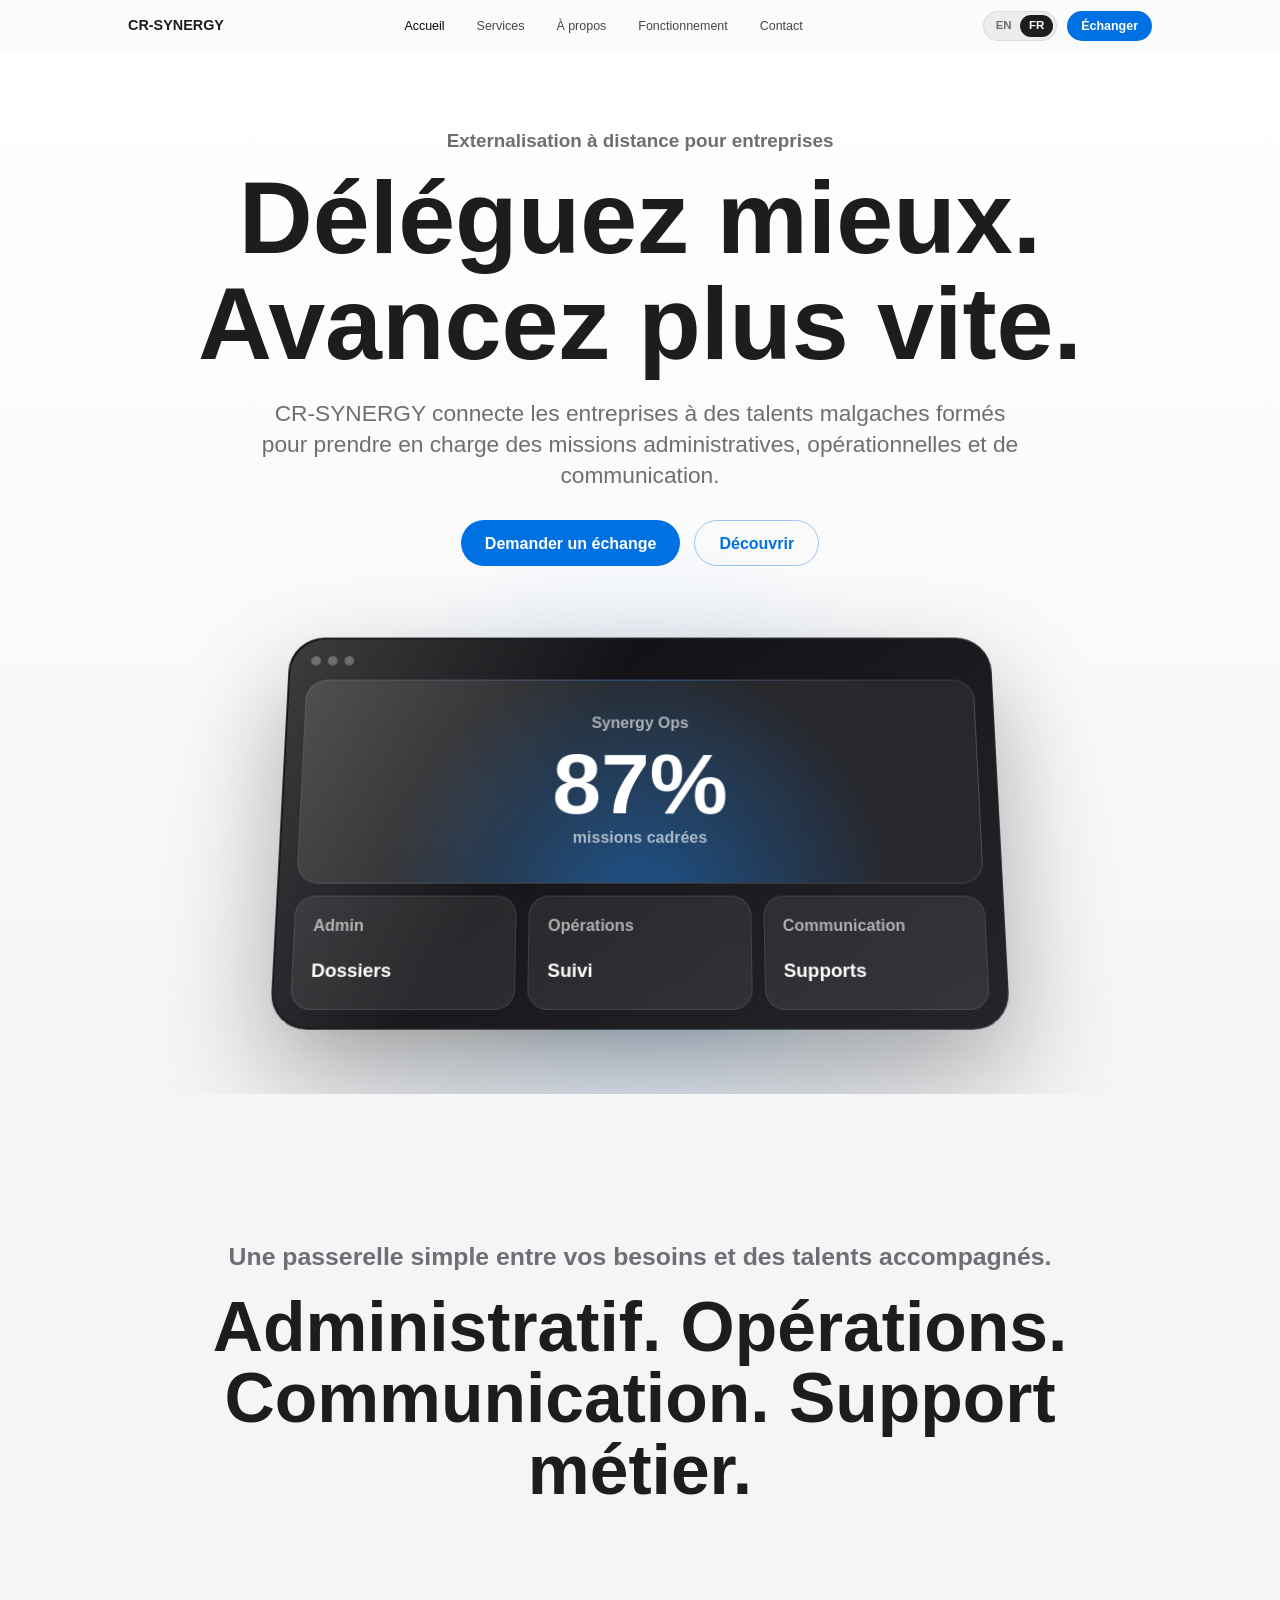
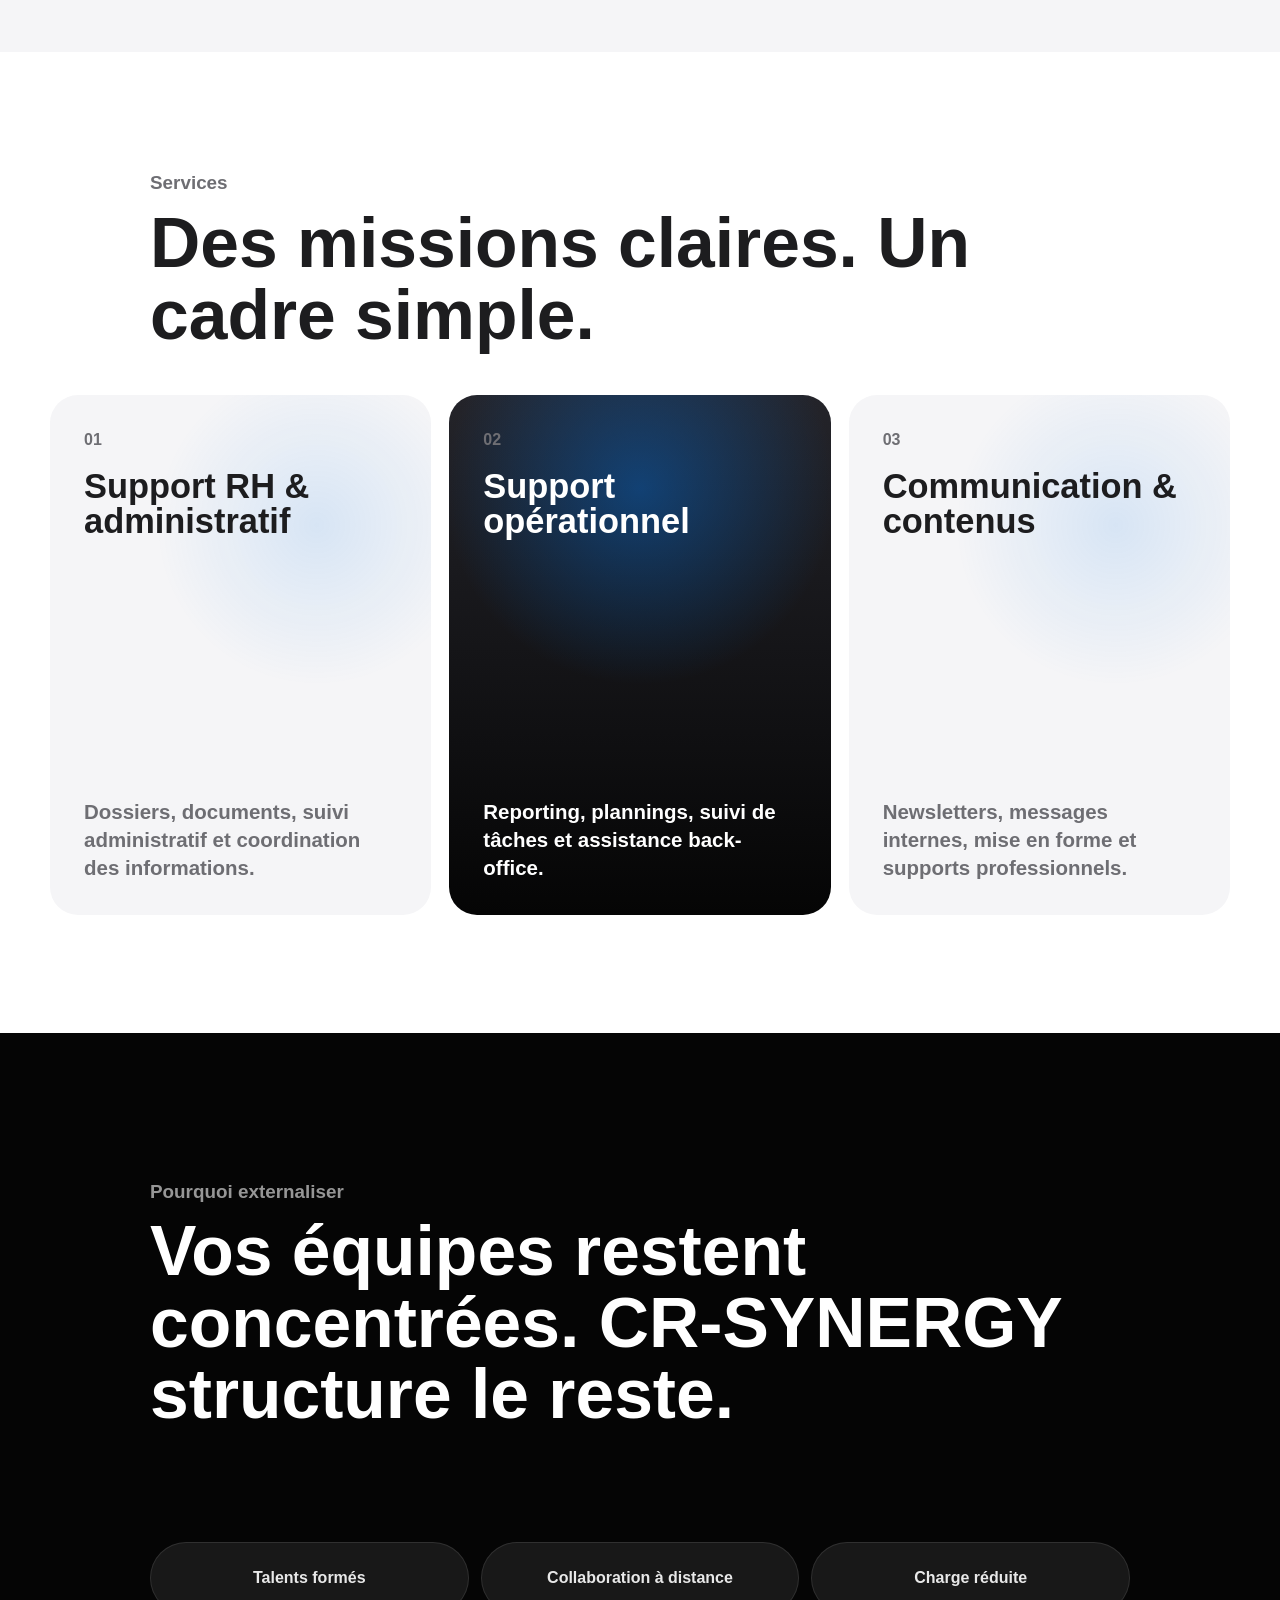
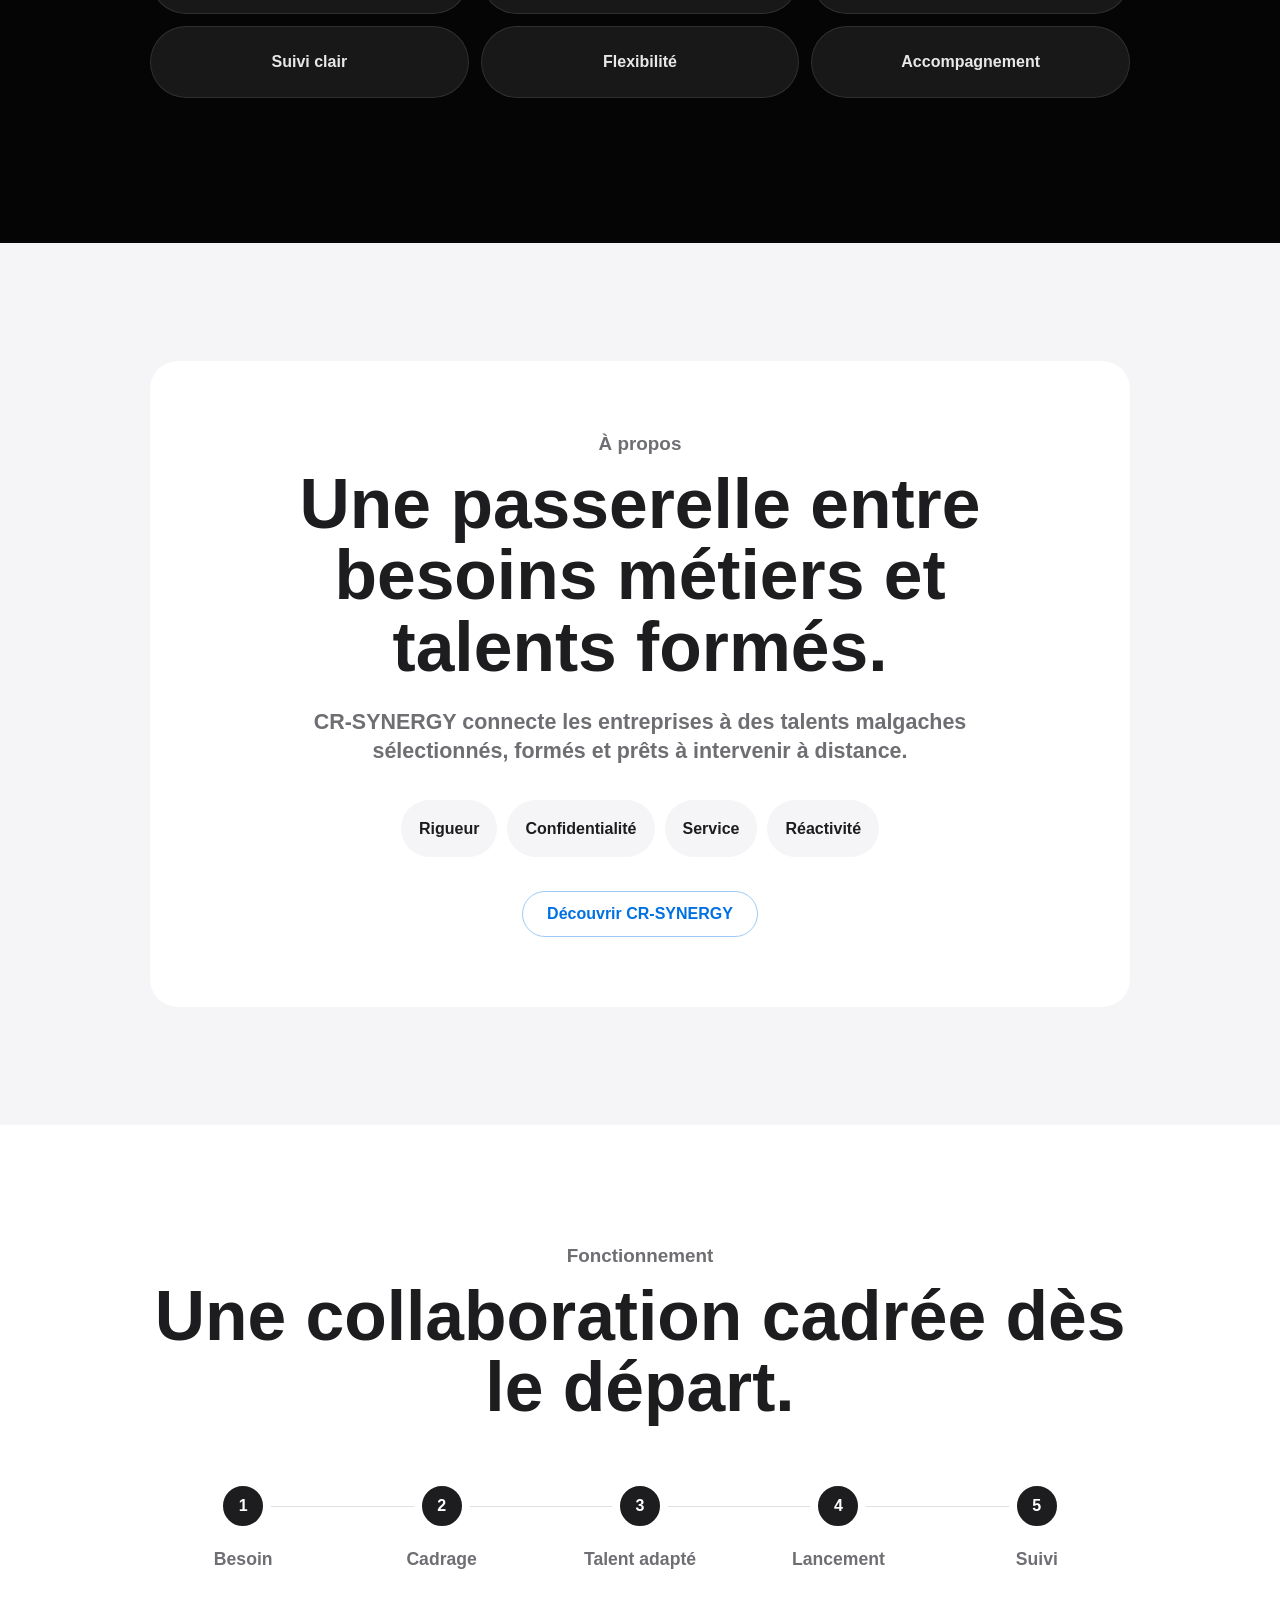
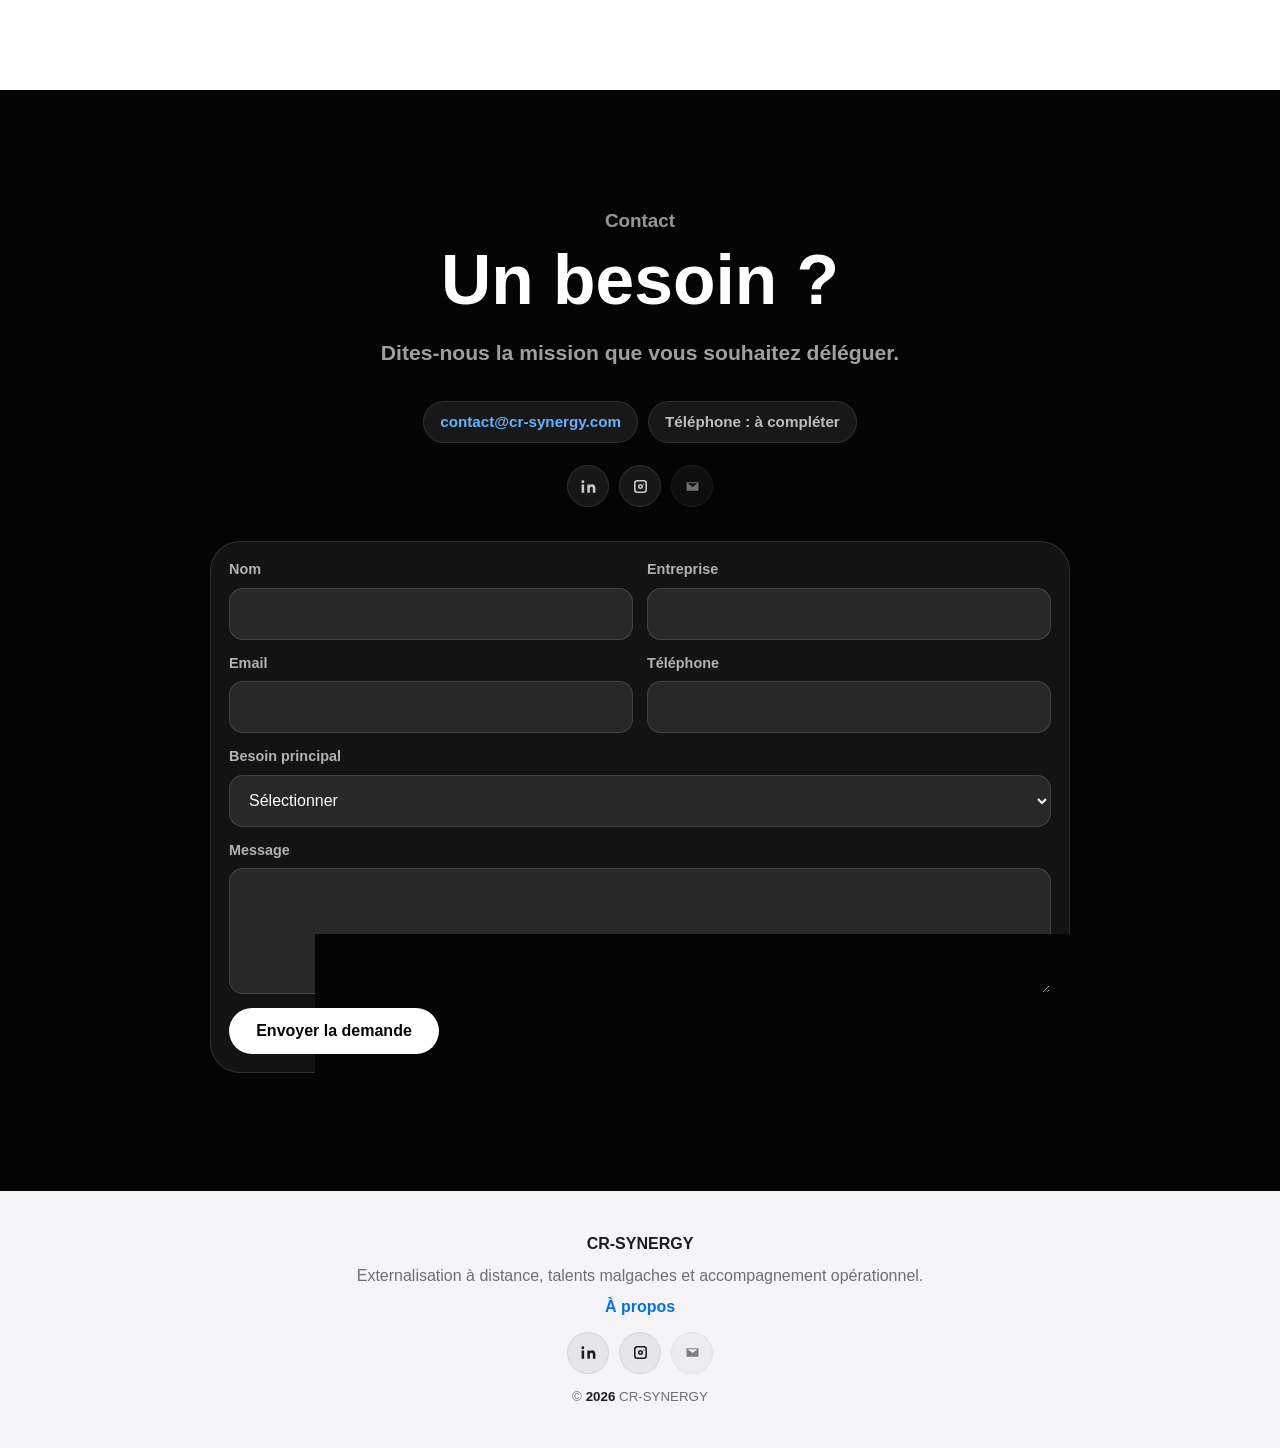
==== index.html @ 531675be "first commit" ====
<!DOCTYPE html>
<html lang="fr" data-lang="fr">
  <head>
    <meta charset="UTF-8" />
    <meta name="viewport" content="width=device-width, initial-scale=1.0" />
    <meta
      name="description"
      content="CR-SYNERGY accompagne les entreprises dans l'externalisation de services administratifs, opérationnels et de communication avec des talents malgaches formés."
    />
    <title>CR-SYNERGY | Externalisation à distance</title>
    <link rel="stylesheet" href="style.css" />
  </head>
  <body data-page="home">
    <a class="skip-link" href="#main" data-i18n="skip">Aller au contenu</a>

    <header class="site-header" data-header>
      <div class="nav-wrap">
        <a class="brand" href="index.html#accueil" aria-label="CR-SYNERGY - Accueil">CR-SYNERGY</a>

        <nav class="desktop-nav" aria-label="Navigation principale">
          <a class="is-current" href="index.html#accueil" data-i18n="nav.home">Accueil</a>
          <a href="index.html#services" data-i18n="nav.services">Services</a>
          <a href="apropos.html" data-i18n="nav.about">À propos</a>
          <a href="index.html#fonctionnement" data-i18n="nav.process">Fonctionnement</a>
          <a href="index.html#contact" data-i18n="nav.contact">Contact</a>
        </nav>

        <div class="header-actions">
          <button class="language-toggle" type="button" role="switch" aria-checked="true" data-lang-toggle>
            <span>EN</span>
            <span>FR</span>
          </button>
          <a class="nav-cta" href="index.html#contact" data-i18n="nav.cta">Échanger</a>
        </div>

        <button class="menu-toggle" type="button" aria-expanded="false" aria-controls="mobile-menu" data-menu-toggle>
          <span class="sr-only" data-i18n="menu.open">Ouvrir le menu</span>
        </button>
      </div>

      <nav class="mobile-nav" id="mobile-menu" aria-label="Navigation mobile" data-mobile-menu>
        <a class="is-current" href="index.html#accueil" data-i18n="nav.home">Accueil</a>
        <a href="index.html#services" data-i18n="nav.services">Services</a>
        <a href="apropos.html" data-i18n="nav.about">À propos</a>
        <a href="index.html#fonctionnement" data-i18n="nav.process">Fonctionnement</a>
        <a href="index.html#contact" data-i18n="nav.contact">Contact</a>
        <button class="language-toggle mobile-language-toggle" type="button" role="switch" aria-checked="true" data-lang-toggle>
          <span>EN</span>
          <span>FR</span>
        </button>
        <a href="index.html#contact" data-i18n="nav.cta">Échanger</a>
      </nav>
    </header>

    <main id="main">
      <section class="hero" id="accueil" aria-label="Présentation CR-SYNERGY">
        <div class="hero-inner">
          <p class="pretitle" data-reveal data-i18n="home.hero.pre">Externalisation à distance pour entreprises</p>
          <h1 data-reveal data-delay="90" data-i18n-html="home.hero.title">Déléguez mieux.<br />Avancez plus vite.</h1>
          <p class="hero-text" data-reveal data-delay="180">
            <span data-i18n="home.hero.text">CR-SYNERGY connecte les entreprises à des talents malgaches formés pour
            prendre en charge des missions administratives, opérationnelles et de communication.
            </span>
          </p>
          <div class="hero-actions" data-reveal data-delay="260">
            <a class="button button-dark" href="#contact" data-i18n="cta.exchange">Demander un échange</a>
            <a class="button button-light" href="#services" data-i18n="cta.discover">Découvrir</a>
          </div>
        </div>

        <div class="product-stage" data-reveal data-delay="340" aria-label="Aperçu minimaliste des opérations suivies">
          <div class="product-glow" aria-hidden="true"></div>
          <div class="device">
            <div class="device-bar" aria-hidden="true"></div>

            <div class="device-hero">
              <p>Synergy Ops</p>
              <strong>87%</strong>
              <span data-i18n="home.device.status">missions cadrées</span>
            </div>

            <div class="mini-grid">
              <div class="mini-card">
                <span>Admin</span>
                <strong data-i18n="home.device.records">Dossiers</strong>
              </div>
              <div class="mini-card">
                <span data-i18n="home.device.ops">Opérations</span>
                <strong data-i18n="home.device.tracking">Suivi</strong>
              </div>
              <div class="mini-card">
                <span>Communication</span>
                <strong data-i18n="home.device.materials">Supports</strong>
              </div>
            </div>
          </div>
        </div>
      </section>

      <section class="statement panel-light">
        <div class="statement-inner" data-reveal>
          <p data-i18n="home.statement.text">Une passerelle simple entre vos besoins et des talents accompagnés.</p>
          <h2 data-i18n="home.statement.title">Administratif. Opérations. Communication. Support métier.</h2>
        </div>
      </section>

      <section class="services panel-white" id="services">
        <div class="section-head" data-reveal>
          <p class="pretitle" data-i18n="nav.services">Services</p>
          <h2 data-i18n="home.services.title">Des missions claires. Un cadre simple.</h2>
        </div>

        <div class="service-showcase">
          <article class="service-block" data-reveal>
            <div>
              <span class="service-index">01</span>
              <h3 data-i18n="home.services.admin.title">Support RH & administratif</h3>
            </div>
            <p data-i18n="home.services.admin.text">Dossiers, documents, suivi administratif et coordination des informations.</p>
          </article>

          <article class="service-block is-dark" data-reveal data-delay="100">
            <div>
              <span class="service-index">02</span>
              <h3 data-i18n="home.services.ops.title">Support opérationnel</h3>
            </div>
            <p data-i18n="home.services.ops.text">Reporting, plannings, suivi de tâches et assistance back-office.</p>
          </article>

          <article class="service-block" data-reveal data-delay="200">
            <div>
              <span class="service-index">03</span>
              <h3 data-i18n="home.services.com.title">Communication & contenus</h3>
            </div>
            <p data-i18n="home.services.com.text">Newsletters, messages internes, mise en forme et supports professionnels.</p>
          </article>
        </div>
      </section>

      <section class="focus panel-dark">
        <div class="focus-copy" data-reveal>
          <p class="pretitle" data-i18n="home.why.pre">Pourquoi externaliser</p>
          <h2 data-i18n="home.why.title">Vos équipes restent concentrées. CR-SYNERGY structure le reste.</h2>
        </div>

        <div class="focus-grid">
          <span data-reveal data-i18n="home.why.item1">Talents formés</span>
          <span data-reveal data-delay="70" data-i18n="home.why.item2">Collaboration à distance</span>
          <span data-reveal data-delay="140" data-i18n="home.why.item3">Charge réduite</span>
          <span data-reveal data-delay="210" data-i18n="home.why.item4">Suivi clair</span>
          <span data-reveal data-delay="280" data-i18n="home.why.item5">Flexibilité</span>
          <span data-reveal data-delay="350" data-i18n="home.why.item6">Accompagnement</span>
        </div>
      </section>

      <section class="about panel-light" id="apropos">
        <div class="about-card" data-reveal>
          <p class="pretitle" data-i18n="nav.about">À propos</p>
          <h2 data-i18n="home.about.title">Une passerelle entre besoins métiers et talents formés.</h2>
          <p>
            <span data-i18n="home.about.text">CR-SYNERGY connecte les entreprises à des talents malgaches sélectionnés,
            formés et prêts à intervenir à distance.
            </span>
          </p>
          <div class="values" aria-label="Valeurs">
            <span data-i18n="values.rigor">Rigueur</span>
            <span data-i18n="values.confidentiality">Confidentialité</span>
            <span data-i18n="values.service">Service</span>
            <span data-i18n="values.responsiveness">Réactivité</span>
          </div>
          <a class="button button-light about-link" href="apropos.html" data-i18n="home.about.cta">Découvrir CR-SYNERGY</a>
        </div>
      </section>

      <section class="method panel-white" id="fonctionnement">
        <div class="section-head center" data-reveal>
          <p class="pretitle" data-i18n="nav.process">Fonctionnement</p>
          <h2 data-i18n="home.process.title">Une collaboration cadrée dès le départ.</h2>
        </div>

        <ol class="steps">
          <li data-reveal>
            <span>1</span>
            <p data-i18n="home.process.step1">Besoin</p>
          </li>
          <li data-reveal data-delay="80">
            <span>2</span>
            <p data-i18n="home.process.step2">Cadrage</p>
          </li>
          <li data-reveal data-delay="160">
            <span>3</span>
            <p data-i18n="home.process.step3">Talent adapté</p>
          </li>
          <li data-reveal data-delay="240">
            <span>4</span>
            <p data-i18n="home.process.step4">Lancement</p>
          </li>
          <li data-reveal data-delay="320">
            <span>5</span>
            <p data-i18n="home.process.step5">Suivi</p>
          </li>
        </ol>
      </section>

      <section class="contact panel-dark" id="contact">
        <div class="contact-shell">
          <div class="contact-intro" data-reveal>
            <p class="pretitle" data-i18n="nav.contact">Contact</p>
            <h2 data-i18n="contact.title">Un besoin ?</h2>
            <p data-i18n="contact.text">Dites-nous la mission que vous souhaitez déléguer.</p>
          </div>

          <div class="contact-meta" data-reveal data-delay="120">
            <a href="mailto:contact@cr-synergy.com">contact@cr-synergy.com</a>
            <span data-i18n="contact.phone">Téléphone : à compléter</span>
          </div>

          <div class="social-links contact-social" data-reveal data-delay="150" aria-label="Réseaux sociaux">
            <a
              class="social-link"
              href="https://www.linkedin.com/company/cr-synergy/"
              target="_blank"
              rel="noopener noreferrer"
              aria-label="LinkedIn CR-SYNERGY"
            >
              <svg viewBox="0 0 24 24" aria-hidden="true">
                <path d="M6.5 9.4H3.3v10.4h3.2V9.4ZM4.9 4.2a1.8 1.8 0 1 0 0 3.6 1.8 1.8 0 0 0 0-3.6ZM20.7 13.9c0-3.1-1.7-4.8-4-4.8a3.5 3.5 0 0 0-3.1 1.7V9.4h-3.1v10.4h3.2v-5.2c0-1.4.7-2.4 2-2.4 1.2 0 1.8.8 1.8 2.4v5.2h3.2v-5.9Z" />
              </svg>
            </a>
            <a
              class="social-link"
              href="https://www.instagram.com/cr_synergy?igsh=MWFzbXd0amxjbGxkMQ=="
              target="_blank"
              rel="noopener noreferrer"
              aria-label="Instagram CR-SYNERGY"
            >
              <svg viewBox="0 0 24 24" aria-hidden="true">
                <path d="M8 3.8h8A4.2 4.2 0 0 1 20.2 8v8a4.2 4.2 0 0 1-4.2 4.2H8A4.2 4.2 0 0 1 3.8 16V8A4.2 4.2 0 0 1 8 3.8Zm0 2A2.2 2.2 0 0 0 5.8 8v8A2.2 2.2 0 0 0 8 18.2h8a2.2 2.2 0 0 0 2.2-2.2V8A2.2 2.2 0 0 0 16 5.8H8Zm4 3a3.2 3.2 0 1 1 0 6.4 3.2 3.2 0 0 1 0-6.4Zm0 2a1.2 1.2 0 1 0 0 2.4 1.2 1.2 0 0 0 0-2.4Zm4.2-2.7a.8.8 0 1 1 0 1.6.8.8 0 0 1 0-1.6Z" />
              </svg>
            </a>
            <span class="social-link is-placeholder" role="img" aria-label="Email CR-SYNERGY à compléter">
              <svg viewBox="0 0 24 24" aria-hidden="true">
                <path d="M4.5 6.5h15v11h-15v-11Zm1.3 1.4 6.2 4.7 6.2-4.7" />
              </svg>
            </span>
          </div>

          <form class="contact-form" data-reveal data-delay="180" data-contact-form>
            <label>
              <span data-i18n="form.name">Nom</span>
              <input name="name" type="text" autocomplete="name" required />
            </label>
            <label>
              <span data-i18n="form.company">Entreprise</span>
              <input name="organization" type="text" autocomplete="organization" required />
            </label>
            <label>
              <span>Email</span>
              <input name="email" type="email" autocomplete="email" required />
            </label>
            <label>
              <span data-i18n="form.phone">Téléphone</span>
              <input name="phone" type="tel" autocomplete="tel" />
            </label>
            <label class="wide">
              <span data-i18n="form.need">Besoin principal</span>
              <select name="need" required>
                <option value="" data-i18n="form.option.placeholder">Sélectionner</option>
                <option data-i18n="form.option.admin">RH & administratif</option>
                <option data-i18n="form.option.ops">Support opérationnel</option>
                <option data-i18n="form.option.com">Communication & contenus</option>
                <option data-i18n="form.option.talent">Talent / recrutement</option>
                <option data-i18n="form.option.global">Accompagnement global</option>
              </select>
            </label>
            <label class="wide">
              <span data-i18n="form.message">Message</span>
              <textarea name="message" rows="4" required></textarea>
            </label>
            <div class="form-submit wide">
              <button class="button button-white" type="submit" data-i18n="form.submit">Envoyer la demande</button>
              <p class="form-note" data-form-note aria-live="polite"></p>
            </div>
          </form>
        </div>
      </section>
    </main>

    <footer class="site-footer">
      <span>CR-SYNERGY</span>
      <p data-i18n="footer.home">Externalisation à distance, talents malgaches et accompagnement opérationnel.</p>
      <a href="apropos.html" data-i18n="nav.about">À propos</a>
      <div class="social-links footer-social" aria-label="Réseaux sociaux">
        <a
          class="social-link"
          href="https://www.linkedin.com/company/cr-synergy/"
          target="_blank"
          rel="noopener noreferrer"
          aria-label="LinkedIn CR-SYNERGY"
        >
          <svg viewBox="0 0 24 24" aria-hidden="true">
            <path d="M6.5 9.4H3.3v10.4h3.2V9.4ZM4.9 4.2a1.8 1.8 0 1 0 0 3.6 1.8 1.8 0 0 0 0-3.6ZM20.7 13.9c0-3.1-1.7-4.8-4-4.8a3.5 3.5 0 0 0-3.1 1.7V9.4h-3.1v10.4h3.2v-5.2c0-1.4.7-2.4 2-2.4 1.2 0 1.8.8 1.8 2.4v5.2h3.2v-5.9Z" />
          </svg>
        </a>
        <a
          class="social-link"
          href="https://www.instagram.com/cr_synergy?igsh=MWFzbXd0amxjbGxkMQ=="
          target="_blank"
          rel="noopener noreferrer"
          aria-label="Instagram CR-SYNERGY"
        >
          <svg viewBox="0 0 24 24" aria-hidden="true">
            <path d="M8 3.8h8A4.2 4.2 0 0 1 20.2 8v8a4.2 4.2 0 0 1-4.2 4.2H8A4.2 4.2 0 0 1 3.8 16V8A4.2 4.2 0 0 1 8 3.8Zm0 2A2.2 2.2 0 0 0 5.8 8v8A2.2 2.2 0 0 0 8 18.2h8a2.2 2.2 0 0 0 2.2-2.2V8A2.2 2.2 0 0 0 16 5.8H8Zm4 3a3.2 3.2 0 1 1 0 6.4 3.2 3.2 0 0 1 0-6.4Zm0 2a1.2 1.2 0 1 0 0 2.4 1.2 1.2 0 0 0 0-2.4Zm4.2-2.7a.8.8 0 1 1 0 1.6.8.8 0 0 1 0-1.6Z" />
          </svg>
        </a>
        <span class="social-link is-placeholder" role="img" aria-label="Email CR-SYNERGY à compléter">
          <svg viewBox="0 0 24 24" aria-hidden="true">
            <path d="M4.5 6.5h15v11h-15v-11Zm1.3 1.4 6.2 4.7 6.2-4.7" />
          </svg>
        </span>
      </div>
      <small>© <span data-year>2026</span> CR-SYNERGY</small>
    </footer>

    <script src="script.js"></script>
  </body>
</html>
---- style.css ----
:root {
  --black: #050505;
  --ink: #1d1d1f;
  --muted: #6e6e73;
  --hairline: rgba(0, 0, 0, 0.12);
  --soft: #f5f5f7;
  --white: #ffffff;
  --blue: #0071e3;
  --blue-dark: #005bb5;
  --gold: #c8a96b;
  --radius: 28px;
  --nav-height: 52px;
}

* {
  box-sizing: border-box;
}

html {
  scroll-behavior: smooth;
}

body {
  margin: 0;
  color: var(--ink);
  background: var(--white);
  font-family: -apple-system, BlinkMacSystemFont, "SF Pro Display", "SF Pro Text", "Helvetica Neue", Arial, sans-serif;
  line-height: 1.35;
  -webkit-font-smoothing: antialiased;
  text-rendering: optimizeLegibility;
}

body.menu-open {
  overflow: hidden;
}

a {
  color: inherit;
  text-decoration: none;
}

button,
input,
select,
textarea {
  font: inherit;
}

button {
  border: 0;
}

section {
  scroll-margin-top: 80px;
}

.skip-link {
  position: fixed;
  top: 10px;
  left: 10px;
  z-index: 1000;
  padding: 10px 14px;
  color: var(--white);
  background: var(--black);
  border-radius: 999px;
  transform: translateY(-150%);
  transition: transform 0.2s ease;
}

.skip-link:focus {
  transform: translateY(0);
}

.sr-only {
  position: absolute;
  width: 1px;
  height: 1px;
  padding: 0;
  margin: -1px;
  overflow: hidden;
  clip: rect(0, 0, 0, 0);
  white-space: nowrap;
  border: 0;
}

.site-header {
  position: sticky;
  top: 0;
  z-index: 100;
  height: var(--nav-height);
  background: rgba(250, 250, 252, 0.78);
  border-bottom: 1px solid transparent;
  backdrop-filter: saturate(180%) blur(22px);
  transition: border-color 0.25s ease, background 0.25s ease;
}

.site-header.is-scrolled {
  background: rgba(250, 250, 252, 0.9);
  border-color: rgba(0, 0, 0, 0.08);
}

.nav-wrap {
  width: min(100% - 40px, 1024px);
  height: var(--nav-height);
  margin: 0 auto;
  display: flex;
  align-items: center;
  justify-content: space-between;
  gap: 18px;
}

.brand {
  font-size: 0.9rem;
  font-weight: 700;
}

.desktop-nav {
  display: flex;
  align-items: center;
  gap: 32px;
  color: rgba(0, 0, 0, 0.72);
  font-size: 0.78rem;
}

.desktop-nav a,
.mobile-nav a {
  transition: color 0.18s ease;
}

.desktop-nav a:hover,
.desktop-nav a:focus-visible,
.desktop-nav a.is-current,
.mobile-nav a:hover,
.mobile-nav a:focus-visible,
.mobile-nav a.is-current {
  color: var(--black);
}

.header-actions {
  display: flex;
  align-items: center;
  gap: 10px;
  flex: 0 0 auto;
}

.language-toggle {
  position: relative;
  display: grid;
  grid-template-columns: repeat(2, 1fr);
  align-items: center;
  width: 74px;
  height: 30px;
  padding: 3px;
  color: var(--muted);
  background: rgba(0, 0, 0, 0.06);
  border: 1px solid rgba(0, 0, 0, 0.08);
  border-radius: 999px;
  cursor: pointer;
}

.language-toggle::before {
  content: "";
  position: absolute;
  top: 3px;
  bottom: 3px;
  left: 3px;
  width: calc(50% - 3px);
  background: var(--ink);
  border-radius: 999px;
  transition: transform 0.2s ease;
}

html[data-lang="fr"] .language-toggle::before {
  transform: translateX(100%);
}

.language-toggle span {
  position: relative;
  z-index: 1;
  display: grid;
  place-items: center;
  min-width: 0;
  font-size: 0.72rem;
  font-weight: 800;
  line-height: 1;
  transition: color 0.2s ease;
}

html[data-lang="en"] .language-toggle span:first-child,
html[data-lang="fr"] .language-toggle span:last-child {
  color: var(--white);
}

.nav-cta {
  display: inline-flex;
  align-items: center;
  justify-content: center;
  min-height: 30px;
  padding: 0 14px;
  color: var(--white);
  background: var(--blue);
  border-radius: 999px;
  font-size: 0.78rem;
  font-weight: 600;
  transition: background 0.18s ease, transform 0.18s ease;
}

.nav-cta:hover {
  background: var(--blue-dark);
  transform: translateY(-1px);
}

.menu-toggle {
  display: none;
  position: relative;
  width: 36px;
  height: 36px;
  background: transparent;
  cursor: pointer;
}

.menu-toggle::before,
.menu-toggle::after {
  content: "";
  position: absolute;
  left: 9px;
  width: 18px;
  height: 1px;
  background: var(--black);
  transition: top 0.2s ease, transform 0.2s ease;
}

.menu-toggle::before {
  top: 14px;
}

.menu-toggle::after {
  top: 21px;
}

.menu-toggle[aria-expanded="true"]::before {
  top: 18px;
  transform: rotate(45deg);
}

.menu-toggle[aria-expanded="true"]::after {
  top: 18px;
  transform: rotate(-45deg);
}

.mobile-nav {
  display: none;
}

.hero {
  min-height: calc(100vh - var(--nav-height));
  overflow: hidden;
  padding: 76px 24px 56px;
  text-align: center;
  background:
    radial-gradient(circle at 50% 80%, rgba(0, 113, 227, 0.16), transparent 34%),
    linear-gradient(180deg, #ffffff 0%, #f5f5f7 100%);
}

.hero-inner {
  width: min(100%, 980px);
  margin: 0 auto;
}

.pretitle {
  margin: 0 0 12px;
  color: var(--muted);
  font-size: 1.18rem;
  font-weight: 600;
}

h1,
h2,
h3,
p {
  overflow-wrap: anywhere;
}

h1,
h2,
h3 {
  margin: 0;
  color: var(--ink);
  line-height: 1.03;
  font-weight: 700;
}

h1 {
  font-size: 6.4rem;
}

h2 {
  font-size: 4.35rem;
}

h3 {
  font-size: 2.15rem;
}

.hero-text {
  width: min(100%, 760px);
  margin: 22px auto 0;
  color: var(--muted);
  font-size: 1.42rem;
}

.hero-actions {
  display: flex;
  justify-content: center;
  gap: 14px;
  margin-top: 30px;
}

.button {
  display: inline-flex;
  align-items: center;
  justify-content: center;
  min-height: 46px;
  padding: 0 24px;
  border-radius: 999px;
  font-size: 1rem;
  font-weight: 600;
  cursor: pointer;
  transition: transform 0.2s ease, background 0.2s ease, color 0.2s ease, border-color 0.2s ease;
}

.button:hover {
  transform: translateY(-2px);
}

.button:active {
  transform: translateY(0);
}

.button-dark {
  color: var(--white);
  background: var(--blue);
}

.button-dark:hover {
  background: var(--blue-dark);
}

.button-light {
  color: var(--blue);
  background: transparent;
  border: 1px solid rgba(0, 113, 227, 0.38);
}

.button-light:hover {
  color: var(--white);
  background: var(--blue);
  border-color: var(--blue);
}

.button-white {
  color: var(--black);
  background: var(--white);
}

a:focus-visible,
button:focus-visible,
input:focus-visible,
select:focus-visible,
textarea:focus-visible {
  outline: 3px solid rgba(0, 113, 227, 0.32);
  outline-offset: 3px;
}

.product-stage {
  position: relative;
  width: min(100%, 980px);
  min-height: 420px;
  margin: 52px auto 0;
  display: grid;
  place-items: center;
  transform: translateY(calc(var(--scroll, 0) * -28px));
}

.product-glow {
  position: absolute;
  width: 680px;
  height: 280px;
  background:
    radial-gradient(circle, rgba(0, 113, 227, 0.24), transparent 62%),
    radial-gradient(circle at 30% 70%, rgba(200, 169, 107, 0.24), transparent 58%);
  filter: blur(12px);
  opacity: 0.9;
  transform: translateY(74px);
}

.device {
  position: relative;
  width: min(100%, 720px);
  padding: 18px;
  color: var(--white);
  background: linear-gradient(145deg, #0c0c0f, #24242a);
  border: 1px solid rgba(255, 255, 255, 0.14);
  border-radius: 36px;
  box-shadow: 0 46px 110px rgba(0, 0, 0, 0.32);
  transform: perspective(1200px) rotateX(10deg);
  animation: device-rise 1.15s cubic-bezier(0.2, 0.8, 0.2, 1) both;
}

.device::after {
  content: "";
  position: absolute;
  inset: 1px;
  border-radius: 35px;
  background: linear-gradient(120deg, rgba(255, 255, 255, 0.2), transparent 38%);
  pointer-events: none;
}

.device-bar {
  position: relative;
  height: 26px;
}

.device-bar::before {
  content: "";
  position: absolute;
  top: 1px;
  left: 4px;
  width: 10px;
  height: 10px;
  background: rgba(255, 255, 255, 0.28);
  border-radius: 999px;
  box-shadow: 17px 0 0 rgba(255, 255, 255, 0.28), 34px 0 0 rgba(255, 255, 255, 0.28);
}

.device-hero {
  min-height: 210px;
  display: grid;
  align-content: center;
  justify-items: center;
  padding: 34px;
  background:
    linear-gradient(135deg, rgba(255, 255, 255, 0.12), rgba(255, 255, 255, 0.04)),
    radial-gradient(circle at 50% 110%, rgba(0, 113, 227, 0.5), transparent 62%);
  border: 1px solid rgba(255, 255, 255, 0.12);
  border-radius: 22px;
}

.device-hero p,
.device-hero span,
.mini-card span {
  margin: 0;
  color: rgba(255, 255, 255, 0.62);
  font-weight: 600;
}

.device-hero strong {
  margin-top: 8px;
  font-size: 5.5rem;
  line-height: 1;
}

.mini-grid {
  display: grid;
  grid-template-columns: repeat(3, 1fr);
  gap: 12px;
  margin-top: 12px;
}

.mini-card {
  min-height: 112px;
  padding: 18px;
  text-align: left;
  background: rgba(255, 255, 255, 0.08);
  border: 1px solid rgba(255, 255, 255, 0.1);
  border-radius: 20px;
}

.mini-card strong {
  display: block;
  margin-top: 20px;
  font-size: 1.16rem;
}

@keyframes device-rise {
  from {
    opacity: 0;
    transform: perspective(1200px) rotateX(18deg) translateY(50px) scale(0.95);
  }
  to {
    opacity: 1;
    transform: perspective(1200px) rotateX(10deg) translateY(0) scale(1);
  }
}

.panel-light,
.panel-white,
.panel-dark {
  padding: 118px 24px;
}

.panel-light {
  background: var(--soft);
}

.panel-white {
  background: var(--white);
}

.panel-dark {
  color: var(--white);
  background: var(--black);
}

.statement {
  min-height: 62vh;
  display: grid;
  place-items: center;
  text-align: center;
}

.statement-inner,
.section-head,
.focus-copy,
.about-card,
.contact-intro {
  width: min(100%, 980px);
  margin: 0 auto;
}

.statement p {
  margin: 0 0 18px;
  color: var(--muted);
  font-size: 1.55rem;
  font-weight: 600;
}

.services {
  overflow: hidden;
}

.section-head {
  margin-bottom: 44px;
}

.section-head.center {
  text-align: center;
}

.service-showcase {
  width: min(100%, 1180px);
  margin: 0 auto;
  display: grid;
  grid-template-columns: repeat(3, 1fr);
  gap: 18px;
}

.service-block {
  min-height: 520px;
  display: flex;
  flex-direction: column;
  justify-content: space-between;
  padding: 34px;
  overflow: hidden;
  background:
    radial-gradient(circle at 70% 25%, rgba(0, 113, 227, 0.12), transparent 34%),
    var(--soft);
  border-radius: var(--radius);
  transition: transform 0.35s ease, box-shadow 0.35s ease;
}

.service-block:hover {
  transform: translateY(-8px);
  box-shadow: 0 30px 80px rgba(0, 0, 0, 0.12);
}

.service-block.is-dark {
  color: var(--white);
  background:
    radial-gradient(circle at 50% 18%, rgba(0, 113, 227, 0.42), transparent 42%),
    linear-gradient(180deg, #24242a, #050505);
}

.service-block.is-dark h3,
.service-block.is-dark p {
  color: var(--white);
}

.service-index {
  display: inline-block;
  margin-bottom: 18px;
  color: var(--muted);
  font-weight: 700;
}

.service-block p {
  max-width: 360px;
  margin: 0;
  color: var(--muted);
  font-size: 1.28rem;
  font-weight: 600;
}

.focus {
  min-height: 90vh;
  display: grid;
  align-items: center;
  gap: 56px;
}

.panel-dark h2,
.panel-dark .pretitle {
  color: var(--white);
}

.panel-dark .pretitle {
  color: rgba(255, 255, 255, 0.58);
}

.focus-copy h2 {
  max-width: 920px;
}

.focus-grid {
  width: min(100%, 980px);
  margin: 0 auto;
  display: grid;
  grid-template-columns: repeat(3, 1fr);
  gap: 12px;
}

.focus-grid span,
.values span {
  display: grid;
  place-items: center;
  min-height: 72px;
  padding: 18px;
  text-align: center;
  border-radius: 999px;
  font-weight: 700;
}

.focus-grid span {
  color: rgba(255, 255, 255, 0.9);
  background: rgba(255, 255, 255, 0.08);
  border: 1px solid rgba(255, 255, 255, 0.1);
}

.about {
  min-height: 74vh;
  display: grid;
  place-items: center;
}

.about-card {
  padding: 70px;
  background: var(--white);
  border-radius: var(--radius);
  text-align: center;
}

.about-card p:not(.pretitle) {
  max-width: 680px;
  margin: 24px auto 0;
  color: var(--muted);
  font-size: 1.34rem;
  font-weight: 600;
}

.values {
  display: flex;
  flex-wrap: wrap;
  justify-content: center;
  gap: 10px;
  margin-top: 34px;
}

.values span {
  min-height: 52px;
  color: var(--ink);
  background: var(--soft);
}

.about-link {
  margin-top: 34px;
}

.about-hero {
  min-height: calc(100vh - var(--nav-height));
  padding: 88px 24px 72px;
  overflow: hidden;
  text-align: center;
  background:
    radial-gradient(circle at 50% 72%, rgba(0, 113, 227, 0.14), transparent 35%),
    linear-gradient(180deg, #ffffff 0%, #f5f5f7 100%);
}

.about-hero-copy {
  width: min(100%, 1040px);
  margin: 0 auto;
}

.about-hero h1 {
  font-size: 5.8rem;
}

.about-hero-copy > p:not(.pretitle) {
  width: min(100%, 760px);
  margin: 24px auto 0;
  color: var(--muted);
  font-size: 1.42rem;
  font-weight: 600;
}

.bridge-visual {
  position: relative;
  width: min(100%, 900px);
  min-height: 320px;
  margin: 64px auto 0;
  display: grid;
  grid-template-columns: 1fr minmax(160px, 0.55fr) 1fr;
  align-items: center;
  gap: 18px;
}

.bridge-node {
  position: relative;
  min-height: 190px;
  display: grid;
  align-content: center;
  justify-items: center;
  padding: 28px;
  color: var(--white);
  background: linear-gradient(145deg, #0d0d11, #24242a);
  border-radius: 34px;
  box-shadow: 0 34px 90px rgba(0, 0, 0, 0.22);
}

.bridge-node span {
  color: rgba(255, 255, 255, 0.58);
  font-weight: 700;
}

.bridge-node strong {
  margin-top: 8px;
  font-size: 2rem;
  line-height: 1.05;
}

.bridge-line {
  position: relative;
  height: 2px;
  background: rgba(0, 0, 0, 0.16);
}

.bridge-line::before {
  content: "";
  position: absolute;
  inset: 0;
  background: linear-gradient(90deg, transparent, var(--blue), transparent);
  animation: bridge-pulse 2.8s ease-in-out infinite;
}

@keyframes bridge-pulse {
  0%,
  100% {
    transform: scaleX(0.1);
    opacity: 0.35;
  }
  50% {
    transform: scaleX(1);
    opacity: 1;
  }
}

.story-layout {
  width: min(100%, 1080px);
  margin: 0 auto;
  display: grid;
  grid-template-columns: minmax(0, 1.08fr) minmax(0, 0.92fr);
  gap: 58px;
  align-items: start;
}

.story-layout > p {
  margin: 0;
  color: var(--muted);
  font-size: 1.32rem;
  font-weight: 600;
}

.dual-audience {
  display: grid;
  grid-template-columns: repeat(2, minmax(0, 1fr));
  gap: 18px;
}

.audience-card {
  min-height: 560px;
  display: flex;
  flex-direction: column;
  justify-content: space-between;
  padding: 44px;
  background:
    radial-gradient(circle at 78% 22%, rgba(0, 113, 227, 0.12), transparent 34%),
    var(--soft);
  border-radius: var(--radius);
}

.audience-card.is-dark {
  color: var(--white);
  background:
    radial-gradient(circle at 55% 18%, rgba(0, 113, 227, 0.38), transparent 40%),
    linear-gradient(180deg, #24242a, #050505);
}

.audience-card.is-dark h2,
.audience-card.is-dark p {
  color: var(--white);
}

.audience-card p {
  max-width: 520px;
  margin: 34px 0 0;
  color: var(--muted);
  font-size: 1.26rem;
  font-weight: 600;
}

.principles {
  min-height: 86vh;
  display: grid;
  align-content: center;
}

.principle-grid {
  width: min(100%, 1080px);
  margin: 10px auto 0;
  display: grid;
  grid-template-columns: repeat(3, 1fr);
  gap: 14px;
}

.principle-grid article {
  min-height: 260px;
  padding: 30px;
  background: rgba(255, 255, 255, 0.08);
  border: 1px solid rgba(255, 255, 255, 0.1);
  border-radius: var(--radius);
}

.principle-grid span {
  color: rgba(255, 255, 255, 0.52);
  font-weight: 800;
}

.principle-grid h3 {
  margin-top: 58px;
  color: var(--white);
}

.principle-grid p {
  margin: 16px 0 0;
  color: rgba(255, 255, 255, 0.66);
  font-size: 1.08rem;
  font-weight: 600;
}

.about-cta {
  min-height: 64vh;
  display: grid;
  place-items: center;
  text-align: center;
}

.about-cta > div {
  width: min(100%, 920px);
}

.about-cta .button {
  margin-top: 34px;
}

.steps {
  position: relative;
  width: min(100%, 980px);
  margin: 54px auto 0;
  padding: 0;
  list-style: none;
  display: grid;
  grid-template-columns: repeat(5, 1fr);
  gap: 12px;
}

.steps::before {
  content: "";
  position: absolute;
  top: 28px;
  left: 10%;
  right: 10%;
  height: 1px;
  background: var(--hairline);
}

.steps li {
  position: relative;
  display: grid;
  justify-items: center;
  gap: 14px;
  text-align: center;
}

.steps span {
  display: grid;
  place-items: center;
  width: 56px;
  height: 56px;
  color: var(--white);
  background: var(--ink);
  border: 8px solid var(--white);
  border-radius: 999px;
  font-weight: 700;
}

.steps p {
  margin: 0;
  color: var(--muted);
  font-size: 1.1rem;
  font-weight: 700;
}

.contact {
  display: block;
}

.contact-shell {
  width: min(100%, 980px);
  margin: 0 auto;
}

.contact-intro {
  width: min(100%, 820px);
  margin: 0 auto;
  text-align: center;
}

.contact-intro p:not(.pretitle) {
  max-width: 520px;
  margin: 22px auto 0;
  color: rgba(255, 255, 255, 0.62);
  font-size: 1.32rem;
  font-weight: 600;
}

.contact-meta {
  width: min(100%, 860px);
  margin: 34px auto 42px;
  display: flex;
  flex-wrap: wrap;
  justify-content: center;
  gap: 10px;
}

.contact-meta a,
.contact-meta span {
  display: inline-flex;
  align-items: center;
  min-height: 42px;
  padding: 0 16px;
  color: rgba(255, 255, 255, 0.72);
  background: rgba(255, 255, 255, 0.08);
  border: 1px solid rgba(255, 255, 255, 0.1);
  border-radius: 999px;
  font-size: 0.95rem;
  font-weight: 700;
}

.contact-meta a {
  color: #66b2ff;
}

.social-links {
  display: flex;
  align-items: center;
  justify-content: center;
  gap: 10px;
}

.contact-social {
  margin: -20px auto 34px;
}

.social-link {
  display: inline-grid;
  place-items: center;
  width: 42px;
  height: 42px;
  color: var(--ink);
  background: rgba(0, 0, 0, 0.06);
  border: 1px solid rgba(0, 0, 0, 0.08);
  border-radius: 999px;
  transition: transform 0.2s ease, background 0.2s ease, border-color 0.2s ease, color 0.2s ease;
}

.social-link svg {
  width: 19px;
  height: 19px;
  fill: currentColor;
  stroke: currentColor;
  stroke-width: 0;
}

.social-link:hover {
  transform: translateY(-2px);
  color: var(--white);
  background: var(--blue);
  border-color: var(--blue);
}

.social-link.is-placeholder {
  opacity: 0.55;
  cursor: default;
  pointer-events: none;
}

.contact-social .social-link {
  color: rgba(255, 255, 255, 0.78);
  background: rgba(255, 255, 255, 0.08);
  border-color: rgba(255, 255, 255, 0.1);
}

.contact-social .social-link:hover {
  color: var(--white);
  background: var(--blue);
  border-color: var(--blue);
}

.contact-form {
  width: min(100%, 860px);
  margin: 0 auto;
  display: grid;
  grid-template-columns: repeat(2, 1fr);
  gap: 14px;
  padding: 18px;
  background: rgba(255, 255, 255, 0.06);
  border: 1px solid rgba(255, 255, 255, 0.12);
  border-radius: 30px;
  box-shadow: 0 34px 100px rgba(0, 0, 0, 0.24);
}

.contact-form label {
  display: grid;
  gap: 8px;
}

.contact-form span {
  color: rgba(255, 255, 255, 0.68);
  font-size: 0.9rem;
  font-weight: 600;
}

.wide {
  grid-column: 1 / -1;
}

.form-submit {
  display: flex;
  align-items: center;
  justify-content: space-between;
  gap: 18px;
}

.form-submit .button {
  min-width: 210px;
}

input,
select,
textarea {
  width: 100%;
  min-height: 52px;
  padding: 13px 15px;
  color: var(--white);
  background: rgba(255, 255, 255, 0.09);
  border: 1px solid rgba(255, 255, 255, 0.13);
  border-radius: 14px;
  outline: none;
}

textarea {
  min-height: 126px;
  resize: vertical;
}

input:focus,
select:focus,
textarea:focus {
  border-color: rgba(255, 255, 255, 0.42);
}

select option {
  color: var(--ink);
}

.form-note {
  min-height: 22px;
  margin: 0;
  color: #8fd08f;
  font-size: 0.95rem;
  font-weight: 600;
  text-align: right;
}

.site-footer {
  display: grid;
  justify-items: center;
  gap: 10px;
  padding: 42px 24px;
  color: var(--muted);
  background: var(--soft);
  text-align: center;
}

.site-footer span {
  color: var(--ink);
  font-weight: 700;
}

.site-footer p,
.site-footer small {
  margin: 0;
}

.site-footer a {
  color: var(--blue);
  font-weight: 700;
}

.site-footer .social-links {
  margin: 4px 0;
}

.site-footer .social-link {
  color: var(--ink);
}

[data-reveal] {
  opacity: 0;
  transform: translateY(34px) scale(0.985);
  filter: blur(12px);
  transition: opacity 0.85s cubic-bezier(0.2, 0.8, 0.2, 1),
    transform 0.85s cubic-bezier(0.2, 0.8, 0.2, 1),
    filter 0.85s cubic-bezier(0.2, 0.8, 0.2, 1);
  transition-delay: var(--delay, 0ms);
}

[data-reveal].is-visible {
  opacity: 1;
  transform: translateY(0) scale(1);
  filter: blur(0);
}

@media (max-width: 980px) {
  h1 {
    font-size: 4.9rem;
  }

  h2 {
    font-size: 3.2rem;
  }

  .service-showcase,
  .story-layout,
  .dual-audience {
    grid-template-columns: 1fr;
  }

  .service-block {
    min-height: 360px;
  }

  .focus-grid {
    grid-template-columns: repeat(2, 1fr);
  }

  .about-hero h1 {
    font-size: 4.5rem;
  }

  .bridge-visual {
    grid-template-columns: 1fr;
    min-height: auto;
  }

  .bridge-line {
    width: 2px;
    height: 92px;
    justify-self: center;
  }

  .bridge-line::before {
    background: linear-gradient(180deg, transparent, var(--blue), transparent);
    animation-name: bridge-pulse-vertical;
  }

  .audience-card {
    min-height: 420px;
  }

  .principle-grid {
    grid-template-columns: 1fr;
  }
}

@keyframes bridge-pulse-vertical {
  0%,
  100% {
    transform: scaleY(0.1);
    opacity: 0.35;
  }
  50% {
    transform: scaleY(1);
    opacity: 1;
  }
}

@media (max-width: 900px) {
  .desktop-nav,
  .header-actions {
    display: none;
  }

  .menu-toggle {
    display: block;
  }

  .mobile-nav {
    display: grid;
    width: 100%;
    max-height: 0;
    overflow: hidden;
    padding: 0 24px;
    background: rgba(250, 250, 252, 0.96);
    backdrop-filter: blur(22px);
    transition: max-height 0.25s ease, padding 0.25s ease;
  }

  .mobile-nav.is-open {
    max-height: 420px;
    padding: 10px 24px 22px;
  }

  .mobile-nav a {
    padding: 15px 0;
    border-bottom: 1px solid rgba(0, 0, 0, 0.08);
    font-size: 1.3rem;
    font-weight: 700;
  }

  .mobile-language-toggle {
    width: 130px;
    margin: 14px 0 6px;
  }
}

@media (max-width: 720px) {
  .desktop-nav,
  .header-actions {
    display: none;
  }

  .menu-toggle {
    display: block;
  }

  .mobile-nav {
    display: grid;
    width: 100%;
    max-height: 0;
    overflow: hidden;
    padding: 0 24px;
    background: rgba(250, 250, 252, 0.96);
    backdrop-filter: blur(22px);
    transition: max-height 0.25s ease, padding 0.25s ease;
  }

  .mobile-nav.is-open {
    max-height: 420px;
    padding: 10px 24px 22px;
  }

  .mobile-nav a {
    padding: 15px 0;
    border-bottom: 1px solid rgba(0, 0, 0, 0.08);
    font-size: 1.3rem;
    font-weight: 700;
  }

  .mobile-language-toggle {
    width: 130px;
    margin: 14px 0 6px;
  }

  .hero {
    min-height: auto;
    padding: 62px 18px 46px;
  }

  .about-hero {
    min-height: auto;
    padding: 72px 18px 54px;
  }

  h1 {
    font-size: 3.25rem;
  }

  h2 {
    font-size: 2.35rem;
  }

  h3 {
    font-size: 1.75rem;
  }

  .pretitle {
    font-size: 1rem;
  }

  .hero-text,
  .about-hero-copy > p:not(.pretitle),
  .statement p,
  .service-block p,
  .story-layout > p,
  .audience-card p,
  .about-card p:not(.pretitle),
  .contact-intro p:not(.pretitle) {
    font-size: 1.08rem;
  }

  .hero-actions {
    flex-direction: column;
    align-items: stretch;
  }

  .product-stage {
    min-height: 360px;
    margin-top: 34px;
  }

  .device {
    padding: 12px;
    border-radius: 28px;
  }

  .device::after {
    border-radius: 27px;
  }

  .device-hero {
    min-height: 178px;
    padding: 24px;
  }

  .device-hero strong {
    font-size: 4rem;
  }

  .mini-grid {
    grid-template-columns: 1fr;
  }

  .mini-card {
    min-height: auto;
  }

  .panel-light,
  .panel-white,
  .panel-dark {
    padding: 76px 18px;
  }

  .statement {
    min-height: 52vh;
  }

  .service-block {
    min-height: 300px;
    padding: 26px;
  }

  .about-hero h1 {
    font-size: 3.05rem;
  }

  .bridge-node {
    min-height: 154px;
    border-radius: 28px;
  }

  .bridge-node strong {
    font-size: 1.55rem;
  }

  .audience-card {
    min-height: 320px;
    padding: 28px;
  }

  .focus-grid,
  .contact-form {
    grid-template-columns: 1fr;
  }

  .contact-form {
    padding: 14px;
    border-radius: 24px;
  }

  .contact-meta {
    margin-bottom: 30px;
  }

  .contact-meta a,
  .contact-meta span {
    width: 100%;
    justify-content: center;
  }

  .form-submit {
    flex-direction: column;
    align-items: stretch;
  }

  .form-submit .button {
    width: 100%;
    min-width: 0;
  }

  .form-note {
    text-align: center;
  }

  .focus-grid span {
    min-height: 58px;
  }

  .about-card {
    padding: 42px 22px;
  }

  .steps {
    grid-template-columns: 1fr;
    gap: 20px;
    margin-top: 38px;
  }

  .steps::before {
    top: 0;
    bottom: 0;
    left: 28px;
    right: auto;
    width: 1px;
    height: auto;
  }

  .steps li {
    min-height: 58px;
    grid-template-columns: 56px 1fr;
    justify-items: start;
    align-items: center;
    text-align: left;
  }

  .steps span {
    border-color: var(--white);
  }
}

@media (max-width: 420px) {
  .nav-wrap {
    width: min(100% - 28px, 1024px);
  }

  h1 {
    font-size: 2.78rem;
  }

  h2 {
    font-size: 2.05rem;
  }

  .button {
    width: 100%;
  }

  .about-hero h1 {
    font-size: 2.62rem;
  }
}

@media (prefers-reduced-motion: reduce) {
  *,
  *::before,
  *::after {
    scroll-behavior: auto !important;
    animation-duration: 0.01ms !important;
    animation-iteration-count: 1 !important;
    transition-duration: 0.01ms !important;
  }

  [data-reveal] {
    opacity: 1;
    transform: none;
    filter: none;
  }
}
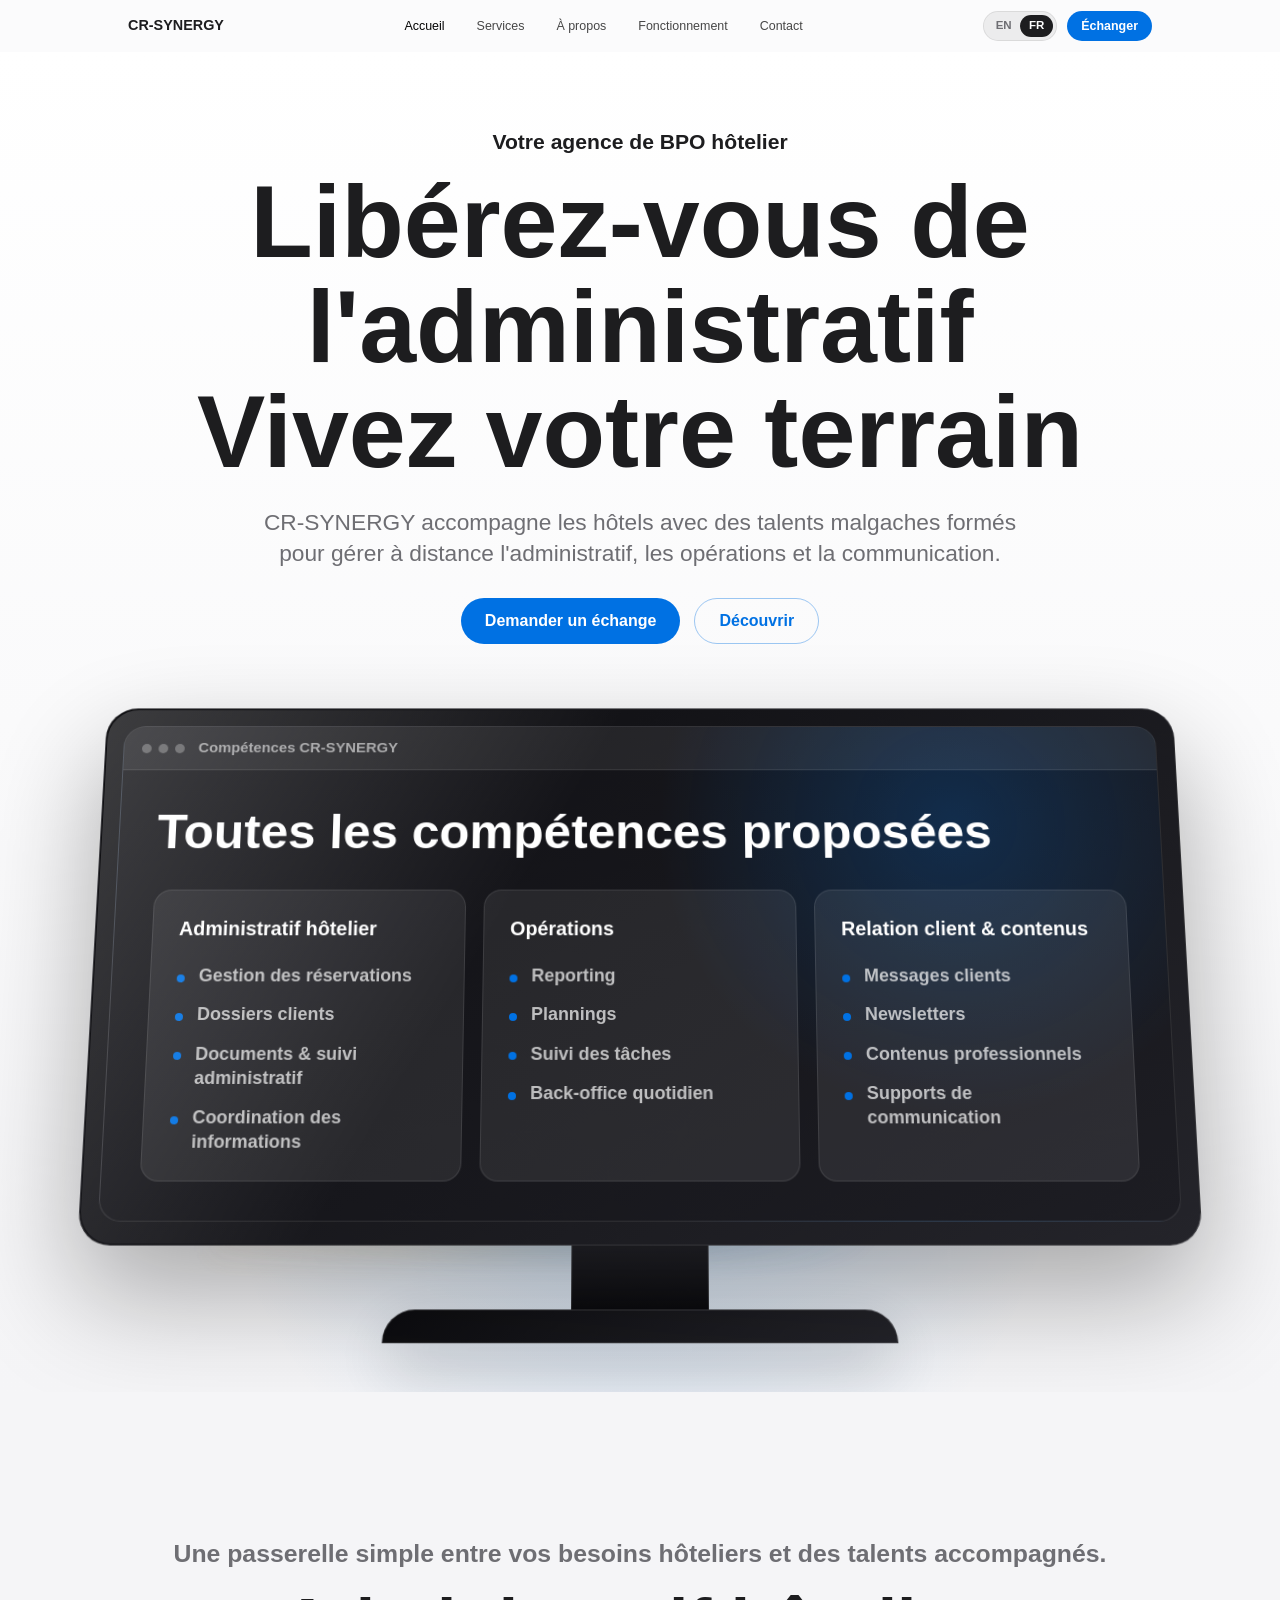
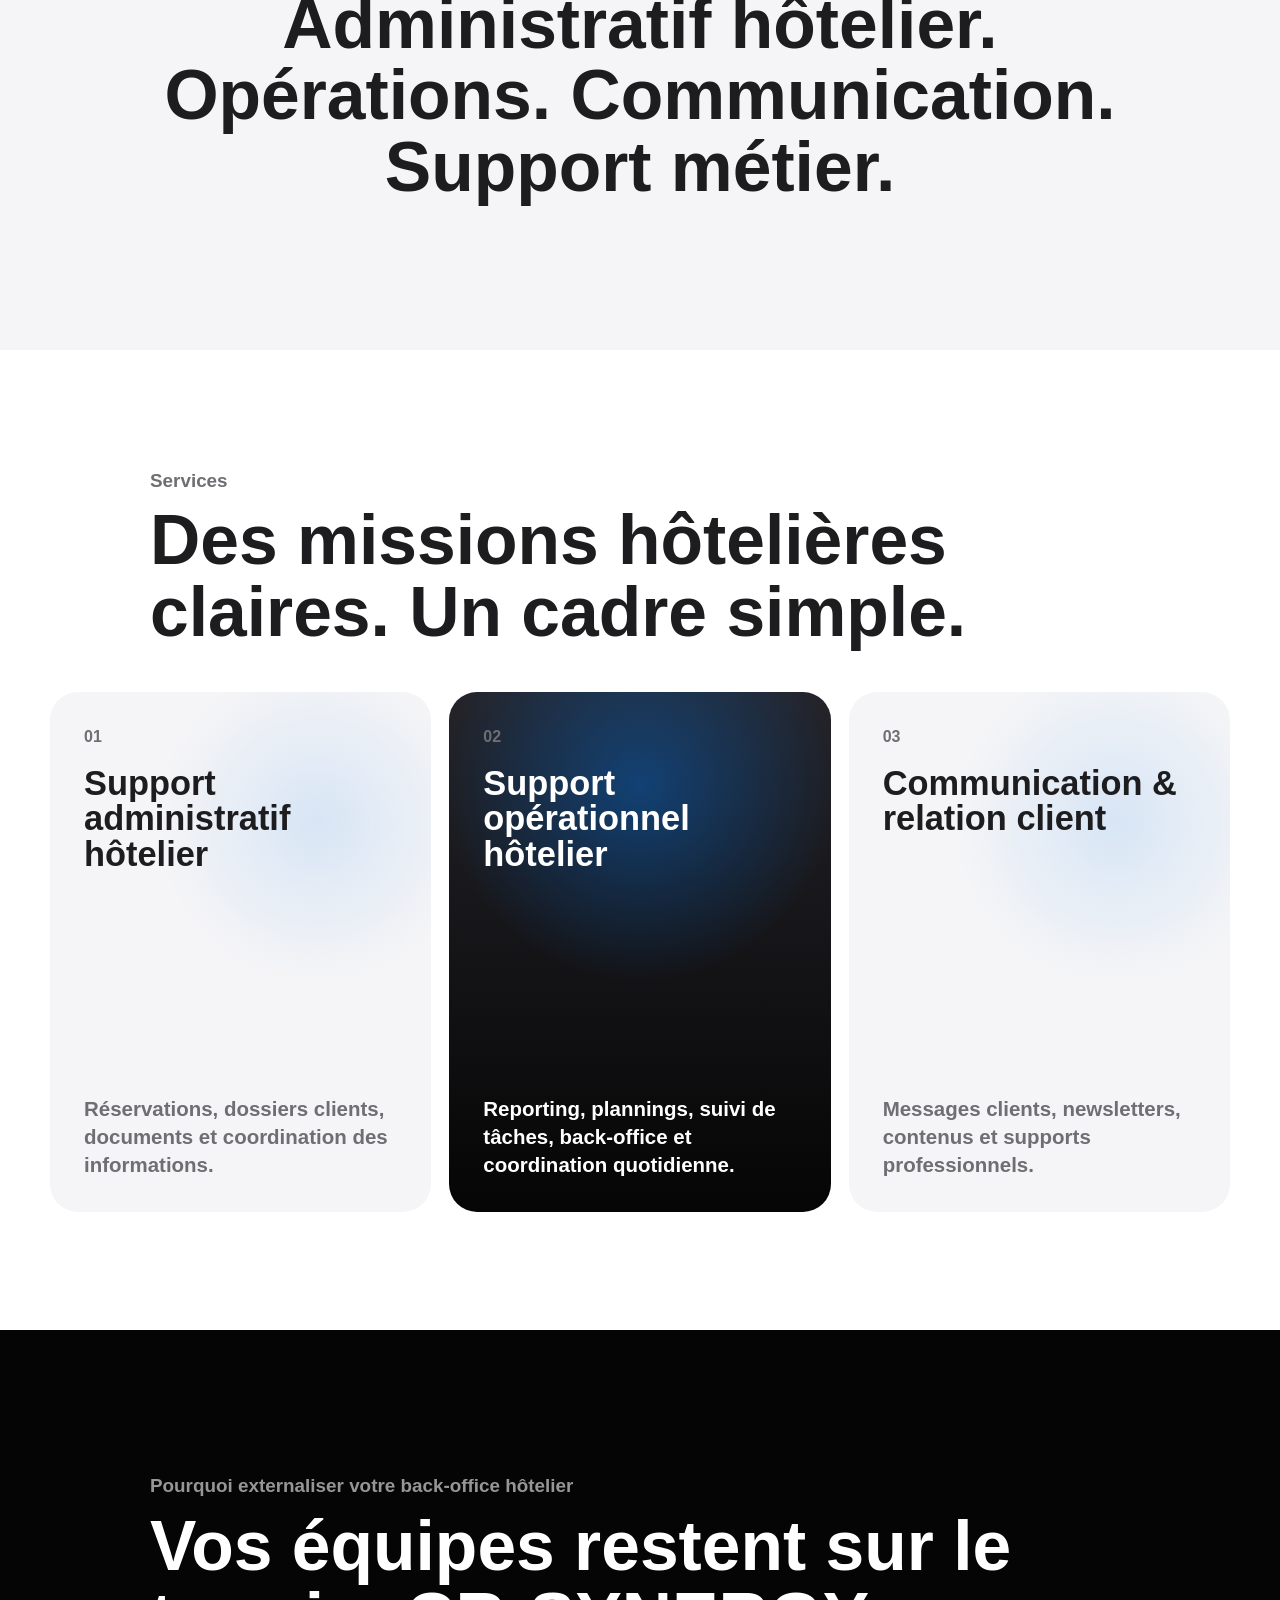
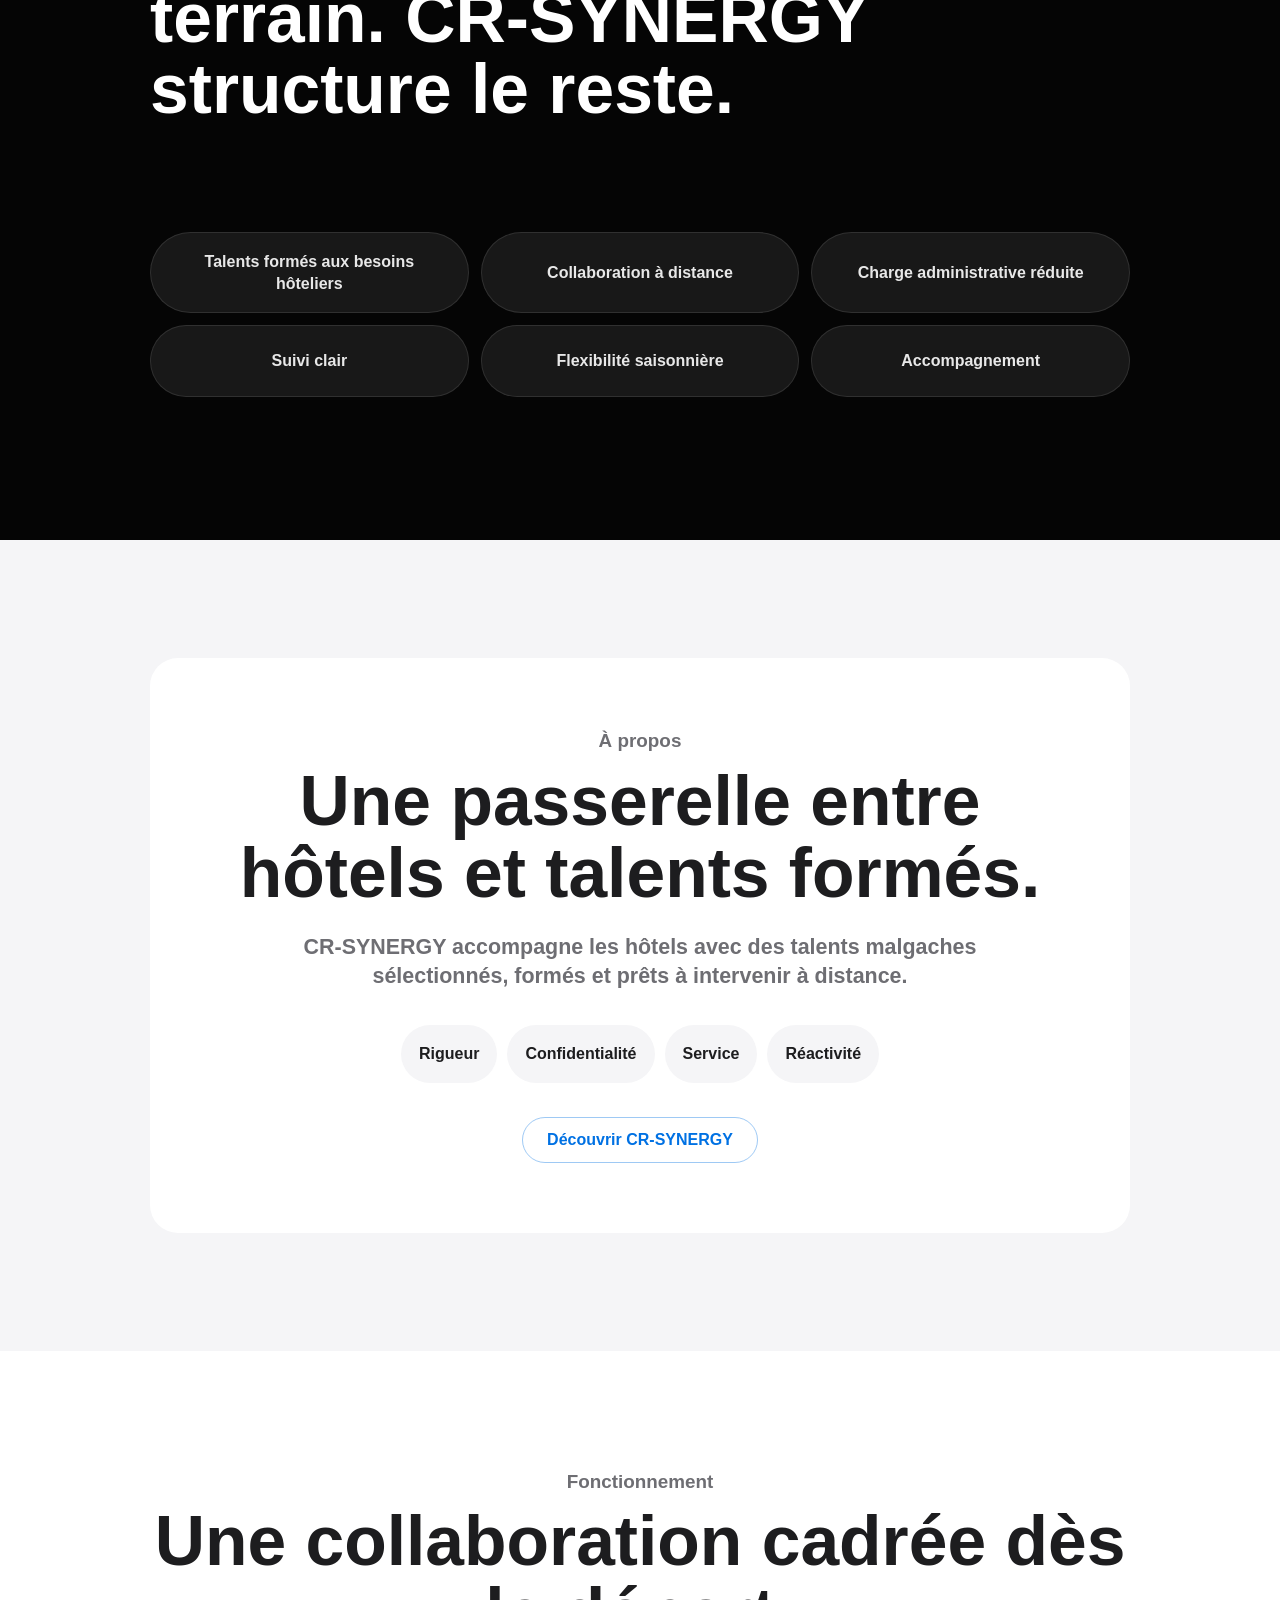
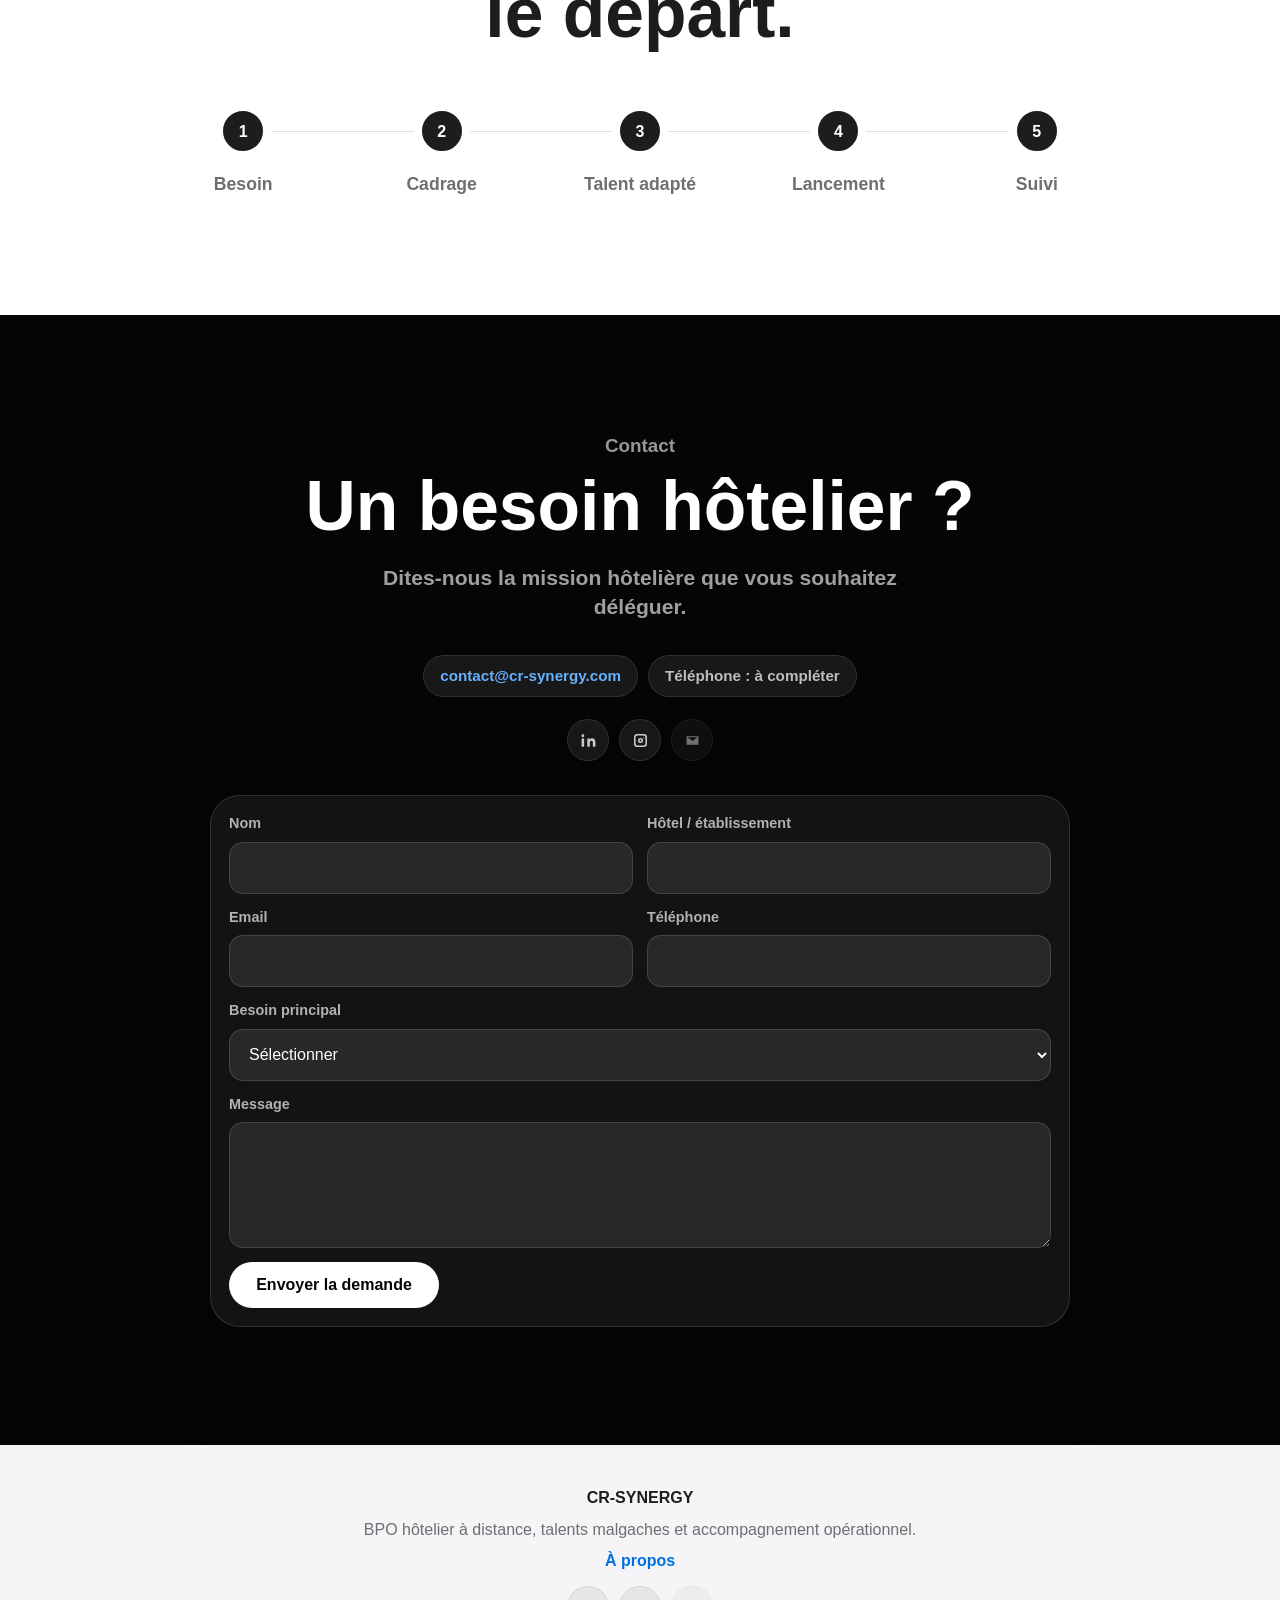
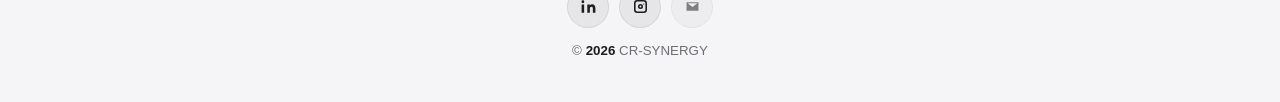
==== commit 1504ff88: "modif de structure" ====
--- a/index.html
+++ b/index.html
@@ -5,9 +5,9 @@
     <meta name="viewport" content="width=device-width, initial-scale=1.0" />
     <meta
       name="description"
-      content="CR-SYNERGY accompagne les entreprises dans l'externalisation de services administratifs, opérationnels et de communication avec des talents malgaches formés."
+      content="CR-SYNERGY accompagne les hôtels dans l'externalisation de missions administratives, opérationnelles et de communication avec des talents malgaches formés."
     />
-    <title>CR-SYNERGY | Externalisation à distance</title>
+    <title>CR-SYNERGY | BPO hôtelier à distance</title>
     <link rel="stylesheet" href="style.css" />
   </head>
   <body data-page="home">
@@ -55,11 +55,11 @@
     <main id="main">
       <section class="hero" id="accueil" aria-label="Présentation CR-SYNERGY">
         <div class="hero-inner">
-          <p class="pretitle" data-reveal data-i18n="home.hero.pre">Externalisation à distance pour entreprises</p>
-          <h1 data-reveal data-delay="90" data-i18n-html="home.hero.title">Déléguez mieux.<br />Avancez plus vite.</h1>
+          <p class="pretitle" data-reveal data-i18n="home.hero.pre">Votre agence de BPO hôtelier</p>
+          <h1 data-reveal data-delay="90" data-i18n-html="home.hero.title">Libérez-vous de l'administratif<br />Vivez votre terrain</h1>
           <p class="hero-text" data-reveal data-delay="180">
-            <span data-i18n="home.hero.text">CR-SYNERGY connecte les entreprises à des talents malgaches formés pour
-            prendre en charge des missions administratives, opérationnelles et de communication.
+            <span data-i18n="home.hero.text">CR-SYNERGY accompagne les hôtels avec des talents malgaches formés pour
+            gérer à distance l'administratif, les opérations et la communication.
             </span>
           </p>
           <div class="hero-actions" data-reveal data-delay="260">
@@ -68,87 +68,113 @@
           </div>
         </div>
 
-        <div class="product-stage" data-reveal data-delay="340" aria-label="Aperçu minimaliste des opérations suivies">
+        <div class="product-stage" data-reveal data-delay="340" aria-label="Écran de PC simulé présentant les compétences BPO hôtelier proposées">
           <div class="product-glow" aria-hidden="true"></div>
-          <div class="device">
-            <div class="device-bar" aria-hidden="true"></div>
-
-            <div class="device-hero">
-              <p>Synergy Ops</p>
-              <strong>87%</strong>
-              <span data-i18n="home.device.status">missions cadrées</span>
-            </div>
-
-            <div class="mini-grid">
-              <div class="mini-card">
-                <span>Admin</span>
-                <strong data-i18n="home.device.records">Dossiers</strong>
+          <div class="desktop-device">
+            <div class="monitor">
+              <div class="monitor-screen">
+                <div class="screen-bar">
+                  <span class="screen-controls" aria-hidden="true">...</span>
+                  <span data-i18n="home.pc.window">Compétences CR-SYNERGY</span>
+                </div>
+
+                <div class="screen-content">
+                  <div class="screen-head">
+                    <h2 data-i18n="home.pc.title">Toutes les compétences proposées</h2>
+                  </div>
+
+                  <div class="skill-grid">
+                    <article class="skill-panel">
+                      <span data-i18n="home.pc.admin.title">Administratif hôtelier</span>
+                      <ul>
+                        <li data-i18n="home.pc.admin.skill1">Gestion des réservations</li>
+                        <li data-i18n="home.pc.admin.skill2">Dossiers clients</li>
+                        <li data-i18n="home.pc.admin.skill3">Documents & suivi administratif</li>
+                        <li data-i18n="home.pc.admin.skill4">Coordination des informations</li>
+                      </ul>
+                    </article>
+
+                    <article class="skill-panel">
+                      <span data-i18n="home.pc.ops.title">Opérations</span>
+                      <ul>
+                        <li data-i18n="home.pc.ops.skill1">Reporting</li>
+                        <li data-i18n="home.pc.ops.skill2">Plannings</li>
+                        <li data-i18n="home.pc.ops.skill3">Suivi des tâches</li>
+                        <li data-i18n="home.pc.ops.skill4">Back-office quotidien</li>
+                      </ul>
+                    </article>
+
+                    <article class="skill-panel">
+                      <span data-i18n="home.pc.guest.title">Relation client & contenus</span>
+                      <ul>
+                        <li data-i18n="home.pc.guest.skill1">Messages clients</li>
+                        <li data-i18n="home.pc.guest.skill2">Newsletters</li>
+                        <li data-i18n="home.pc.guest.skill3">Contenus professionnels</li>
+                        <li data-i18n="home.pc.guest.skill4">Supports de communication</li>
+                      </ul>
+                    </article>
+                  </div>
+                </div>
               </div>
-              <div class="mini-card">
-                <span data-i18n="home.device.ops">Opérations</span>
-                <strong data-i18n="home.device.tracking">Suivi</strong>
-              </div>
-              <div class="mini-card">
-                <span>Communication</span>
-                <strong data-i18n="home.device.materials">Supports</strong>
-              </div>
-            </div>
+            </div>
+            <div class="monitor-neck" aria-hidden="true"></div>
+            <div class="monitor-base" aria-hidden="true"></div>
           </div>
         </div>
       </section>
 
       <section class="statement panel-light">
         <div class="statement-inner" data-reveal>
-          <p data-i18n="home.statement.text">Une passerelle simple entre vos besoins et des talents accompagnés.</p>
-          <h2 data-i18n="home.statement.title">Administratif. Opérations. Communication. Support métier.</h2>
+          <p data-i18n="home.statement.text">Une passerelle simple entre vos besoins hôteliers et des talents accompagnés.</p>
+          <h2 data-i18n="home.statement.title">Administratif hôtelier. Opérations. Communication. Support métier.</h2>
         </div>
       </section>
 
       <section class="services panel-white" id="services">
         <div class="section-head" data-reveal>
           <p class="pretitle" data-i18n="nav.services">Services</p>
-          <h2 data-i18n="home.services.title">Des missions claires. Un cadre simple.</h2>
+          <h2 data-i18n="home.services.title">Des missions hôtelières claires. Un cadre simple.</h2>
         </div>
 
         <div class="service-showcase">
           <article class="service-block" data-reveal>
             <div>
               <span class="service-index">01</span>
-              <h3 data-i18n="home.services.admin.title">Support RH & administratif</h3>
-            </div>
-            <p data-i18n="home.services.admin.text">Dossiers, documents, suivi administratif et coordination des informations.</p>
+              <h3 data-i18n="home.services.admin.title">Support administratif hôtelier</h3>
+            </div>
+            <p data-i18n="home.services.admin.text">Réservations, dossiers clients, documents et coordination des informations.</p>
           </article>
 
           <article class="service-block is-dark" data-reveal data-delay="100">
             <div>
               <span class="service-index">02</span>
-              <h3 data-i18n="home.services.ops.title">Support opérationnel</h3>
-            </div>
-            <p data-i18n="home.services.ops.text">Reporting, plannings, suivi de tâches et assistance back-office.</p>
+              <h3 data-i18n="home.services.ops.title">Support opérationnel hôtelier</h3>
+            </div>
+            <p data-i18n="home.services.ops.text">Reporting, plannings, suivi de tâches, back-office et coordination quotidienne.</p>
           </article>
 
           <article class="service-block" data-reveal data-delay="200">
             <div>
               <span class="service-index">03</span>
-              <h3 data-i18n="home.services.com.title">Communication & contenus</h3>
-            </div>
-            <p data-i18n="home.services.com.text">Newsletters, messages internes, mise en forme et supports professionnels.</p>
+              <h3 data-i18n="home.services.com.title">Communication & relation client</h3>
+            </div>
+            <p data-i18n="home.services.com.text">Messages clients, newsletters, contenus et supports professionnels.</p>
           </article>
         </div>
       </section>
 
       <section class="focus panel-dark">
         <div class="focus-copy" data-reveal>
-          <p class="pretitle" data-i18n="home.why.pre">Pourquoi externaliser</p>
-          <h2 data-i18n="home.why.title">Vos équipes restent concentrées. CR-SYNERGY structure le reste.</h2>
+          <p class="pretitle" data-i18n="home.why.pre">Pourquoi externaliser votre back-office hôtelier</p>
+          <h2 data-i18n="home.why.title">Vos équipes restent sur le terrain. CR-SYNERGY structure le reste.</h2>
         </div>
 
         <div class="focus-grid">
-          <span data-reveal data-i18n="home.why.item1">Talents formés</span>
+          <span data-reveal data-i18n="home.why.item1">Talents formés aux besoins hôteliers</span>
           <span data-reveal data-delay="70" data-i18n="home.why.item2">Collaboration à distance</span>
-          <span data-reveal data-delay="140" data-i18n="home.why.item3">Charge réduite</span>
+          <span data-reveal data-delay="140" data-i18n="home.why.item3">Charge administrative réduite</span>
           <span data-reveal data-delay="210" data-i18n="home.why.item4">Suivi clair</span>
-          <span data-reveal data-delay="280" data-i18n="home.why.item5">Flexibilité</span>
+          <span data-reveal data-delay="280" data-i18n="home.why.item5">Flexibilité saisonnière</span>
           <span data-reveal data-delay="350" data-i18n="home.why.item6">Accompagnement</span>
         </div>
       </section>
@@ -156,9 +182,9 @@
       <section class="about panel-light" id="apropos">
         <div class="about-card" data-reveal>
           <p class="pretitle" data-i18n="nav.about">À propos</p>
-          <h2 data-i18n="home.about.title">Une passerelle entre besoins métiers et talents formés.</h2>
+          <h2 data-i18n="home.about.title">Une passerelle entre hôtels et talents formés.</h2>
           <p>
-            <span data-i18n="home.about.text">CR-SYNERGY connecte les entreprises à des talents malgaches sélectionnés,
+            <span data-i18n="home.about.text">CR-SYNERGY accompagne les hôtels avec des talents malgaches sélectionnés,
             formés et prêts à intervenir à distance.
             </span>
           </p>
@@ -206,8 +232,8 @@
         <div class="contact-shell">
           <div class="contact-intro" data-reveal>
             <p class="pretitle" data-i18n="nav.contact">Contact</p>
-            <h2 data-i18n="contact.title">Un besoin ?</h2>
-            <p data-i18n="contact.text">Dites-nous la mission que vous souhaitez déléguer.</p>
+            <h2 data-i18n="contact.title">Un besoin hôtelier ?</h2>
+            <p data-i18n="contact.text">Dites-nous la mission hôtelière que vous souhaitez déléguer.</p>
           </div>
 
           <div class="contact-meta" data-reveal data-delay="120">
@@ -251,7 +277,7 @@
               <input name="name" type="text" autocomplete="name" required />
             </label>
             <label>
-              <span data-i18n="form.company">Entreprise</span>
+              <span data-i18n="form.company">Hôtel / établissement</span>
               <input name="organization" type="text" autocomplete="organization" required />
             </label>
             <label>
@@ -266,10 +292,10 @@
               <span data-i18n="form.need">Besoin principal</span>
               <select name="need" required>
                 <option value="" data-i18n="form.option.placeholder">Sélectionner</option>
-                <option data-i18n="form.option.admin">RH & administratif</option>
-                <option data-i18n="form.option.ops">Support opérationnel</option>
-                <option data-i18n="form.option.com">Communication & contenus</option>
-                <option data-i18n="form.option.talent">Talent / recrutement</option>
+                <option data-i18n="form.option.admin">Administratif hôtelier</option>
+                <option data-i18n="form.option.ops">Support opérationnel hôtelier</option>
+                <option data-i18n="form.option.com">Communication & relation client</option>
+                <option data-i18n="form.option.talent">Renfort back-office</option>
                 <option data-i18n="form.option.global">Accompagnement global</option>
               </select>
             </label>
@@ -288,7 +314,7 @@
 
     <footer class="site-footer">
       <span>CR-SYNERGY</span>
-      <p data-i18n="footer.home">Externalisation à distance, talents malgaches et accompagnement opérationnel.</p>
+      <p data-i18n="footer.home">BPO hôtelier à distance, talents malgaches et accompagnement opérationnel.</p>
       <a href="apropos.html" data-i18n="nav.about">À propos</a>
       <div class="social-links footer-social" aria-label="Réseaux sociaux">
         <a
--- a/style.css
+++ b/style.css
@@ -274,6 +274,12 @@
   font-weight: 600;
 }
 
+.hero .pretitle {
+  color: var(--ink);
+  font-size: 1.32rem;
+  font-weight: 800;
+}
+
 h1,
 h2,
 h3,
@@ -374,8 +380,8 @@
 
 .product-stage {
   position: relative;
-  width: min(100%, 980px);
-  min-height: 420px;
+  width: min(100%, 1160px);
+  min-height: 540px;
   margin: 52px auto 0;
   display: grid;
   place-items: center;
@@ -384,8 +390,8 @@
 
 .product-glow {
   position: absolute;
-  width: 680px;
-  height: 280px;
+  width: 860px;
+  height: 340px;
   background:
     radial-gradient(circle, rgba(0, 113, 227, 0.24), transparent 62%),
     radial-gradient(circle at 30% 70%, rgba(200, 169, 107, 0.24), transparent 58%);
@@ -394,38 +400,74 @@
   transform: translateY(74px);
 }
 
-.device {
+.desktop-device {
   position: relative;
-  width: min(100%, 720px);
-  padding: 18px;
-  color: var(--white);
+  width: min(100%, 1100px);
+  display: grid;
+  justify-items: center;
+  color: var(--white);
+  transform: perspective(1200px) rotateX(7deg);
+  animation: monitor-rise 1.15s cubic-bezier(0.2, 0.8, 0.2, 1) both;
+}
+
+.monitor {
+  position: relative;
+  width: 100%;
+  padding: 18px 18px 22px;
   background: linear-gradient(145deg, #0c0c0f, #24242a);
   border: 1px solid rgba(255, 255, 255, 0.14);
-  border-radius: 36px;
+  border-radius: 32px;
   box-shadow: 0 46px 110px rgba(0, 0, 0, 0.32);
-  transform: perspective(1200px) rotateX(10deg);
-  animation: device-rise 1.15s cubic-bezier(0.2, 0.8, 0.2, 1) both;
-}
-
-.device::after {
+}
+
+.monitor::after {
   content: "";
   position: absolute;
   inset: 1px;
-  border-radius: 35px;
+  border-radius: 31px;
   background: linear-gradient(120deg, rgba(255, 255, 255, 0.2), transparent 38%);
   pointer-events: none;
 }
 
-.device-bar {
+.monitor-screen {
   position: relative;
-  height: 26px;
-}
-
-.device-bar::before {
+  min-height: 500px;
+  overflow: hidden;
+  background:
+    radial-gradient(circle at 80% 20%, rgba(0, 113, 227, 0.24), transparent 32%),
+    linear-gradient(145deg, #101014, #1d1d23);
+  border: 1px solid rgba(255, 255, 255, 0.12);
+  border-radius: 22px;
+}
+
+.screen-bar {
+  height: 46px;
+  display: flex;
+  align-items: center;
+  gap: 14px;
+  padding: 0 18px;
+  color: rgba(255, 255, 255, 0.58);
+  background: rgba(255, 255, 255, 0.07);
+  border-bottom: 1px solid rgba(255, 255, 255, 0.1);
+  font-size: 0.95rem;
+  font-weight: 700;
+}
+
+.screen-controls {
+  position: relative;
+  display: inline-block;
+  flex: 0 0 44px;
+  width: 44px;
+  height: 10px;
+  overflow: hidden;
+  color: transparent;
+}
+
+.screen-controls::before {
   content: "";
   position: absolute;
-  top: 1px;
-  left: 4px;
+  top: 0;
+  left: 0;
   width: 10px;
   height: 10px;
   background: rgba(255, 255, 255, 0.28);
@@ -433,63 +475,99 @@
   box-shadow: 17px 0 0 rgba(255, 255, 255, 0.28), 34px 0 0 rgba(255, 255, 255, 0.28);
 }
 
-.device-hero {
-  min-height: 210px;
-  display: grid;
-  align-content: center;
-  justify-items: center;
-  padding: 34px;
-  background:
-    linear-gradient(135deg, rgba(255, 255, 255, 0.12), rgba(255, 255, 255, 0.04)),
-    radial-gradient(circle at 50% 110%, rgba(0, 113, 227, 0.5), transparent 62%);
-  border: 1px solid rgba(255, 255, 255, 0.12);
-  border-radius: 22px;
-}
-
-.device-hero p,
-.device-hero span,
-.mini-card span {
-  margin: 0;
-  color: rgba(255, 255, 255, 0.62);
-  font-weight: 600;
-}
-
-.device-hero strong {
-  margin-top: 8px;
-  font-size: 5.5rem;
-  line-height: 1;
-}
-
-.mini-grid {
+.screen-content {
+  padding: 38px;
+}
+
+.screen-head {
+  margin-bottom: 34px;
+  text-align: left;
+}
+
+.screen-head h2 {
+  max-width: none;
+  color: var(--white);
+  font-size: 3.15rem;
+  line-height: 1.06;
+  white-space: nowrap;
+}
+
+.skill-grid {
   display: grid;
   grid-template-columns: repeat(3, 1fr);
-  gap: 12px;
-  margin-top: 12px;
-}
-
-.mini-card {
-  min-height: 112px;
-  padding: 18px;
+  gap: 18px;
+}
+
+.skill-panel {
+  min-height: 280px;
+  padding: 26px;
   text-align: left;
   background: rgba(255, 255, 255, 0.08);
   border: 1px solid rgba(255, 255, 255, 0.1);
-  border-radius: 20px;
-}
-
-.mini-card strong {
+  border-radius: 18px;
+}
+
+.skill-panel > span {
   display: block;
-  margin-top: 20px;
-  font-size: 1.16rem;
-}
-
-@keyframes device-rise {
+  margin-bottom: 22px;
+  color: var(--white);
+  font-size: 1.24rem;
+  font-weight: 800;
+}
+
+.skill-panel ul {
+  display: grid;
+  gap: 15px;
+  margin: 0;
+  padding: 0;
+  list-style: none;
+}
+
+.skill-panel li {
+  position: relative;
+  padding-left: 22px;
+  color: rgba(255, 255, 255, 0.7);
+  font-size: 1.12rem;
+  font-weight: 650;
+}
+
+.skill-panel li::before {
+  content: "";
+  position: absolute;
+  top: 0.6em;
+  left: 0;
+  width: 8px;
+  height: 8px;
+  background: var(--blue);
+  border-radius: 999px;
+}
+
+.monitor-neck {
+  width: 134px;
+  height: 62px;
+  margin-top: -1px;
+  background: linear-gradient(180deg, #24242a, #0c0c0f);
+  border-right: 1px solid rgba(255, 255, 255, 0.12);
+  border-left: 1px solid rgba(255, 255, 255, 0.12);
+}
+
+.monitor-base {
+  width: min(58%, 500px);
+  height: 32px;
+  background: linear-gradient(145deg, #0c0c0f, #24242a);
+  border: 1px solid rgba(255, 255, 255, 0.14);
+  border-radius: 999px 999px 18px 18px;
+  box-shadow: 0 22px 60px rgba(0, 0, 0, 0.22);
+}
+
+@keyframes monitor-rise {
   from {
     opacity: 0;
-    transform: perspective(1200px) rotateX(18deg) translateY(50px) scale(0.95);
+    transform: perspective(1200px) rotateX(15deg) translateY(50px) scale(0.95);
   }
   to {
     opacity: 1;
-    transform: perspective(1200px) rotateX(10deg) translateY(0) scale(1);
+    transform: perspective(1200px) rotateX(7deg) translateY(0) scale(1);
   }
 }
 
@@ -1179,6 +1257,10 @@
     min-height: 360px;
   }
 
+  .screen-head h2 {
+    font-size: 2.45rem;
+  }
+
   .focus-grid {
     grid-template-columns: repeat(2, 1fr);
   }
@@ -1344,34 +1426,72 @@
   }
 
   .product-stage {
-    min-height: 360px;
+    min-height: auto;
     margin-top: 34px;
   }
 
-  .device {
-    padding: 12px;
-    border-radius: 28px;
-  }
-
-  .device::after {
-    border-radius: 27px;
-  }
-
-  .device-hero {
-    min-height: 178px;
-    padding: 24px;
-  }
-
-  .device-hero strong {
-    font-size: 4rem;
-  }
-
-  .mini-grid {
+  .desktop-device {
+    animation: none;
+    transform: none;
+  }
+
+  .monitor {
+    padding: 10px;
+    border-radius: 24px;
+  }
+
+  .monitor::after {
+    border-radius: 23px;
+  }
+
+  .monitor-screen {
+    min-height: auto;
+    border-radius: 16px;
+  }
+
+  .screen-bar {
+    height: 38px;
+    padding: 0 14px;
+  }
+
+  .screen-content {
+    padding: 18px;
+  }
+
+  .screen-head {
+    margin-bottom: 22px;
+  }
+
+  .screen-head h2 {
+    font-size: 1.8rem;
+    white-space: normal;
+  }
+
+  .skill-grid {
     grid-template-columns: 1fr;
   }
 
-  .mini-card {
+  .skill-panel {
     min-height: auto;
+    padding: 20px;
+  }
+
+  .skill-panel > span {
+    font-size: 1.16rem;
+  }
+
+  .skill-panel li {
+    font-size: 1.02rem;
+  }
+
+  .monitor-neck {
+    width: 86px;
+    height: 34px;
+  }
+
+  .monitor-base {
+    width: 74%;
+    height: 22px;
   }
 
   .panel-light,
